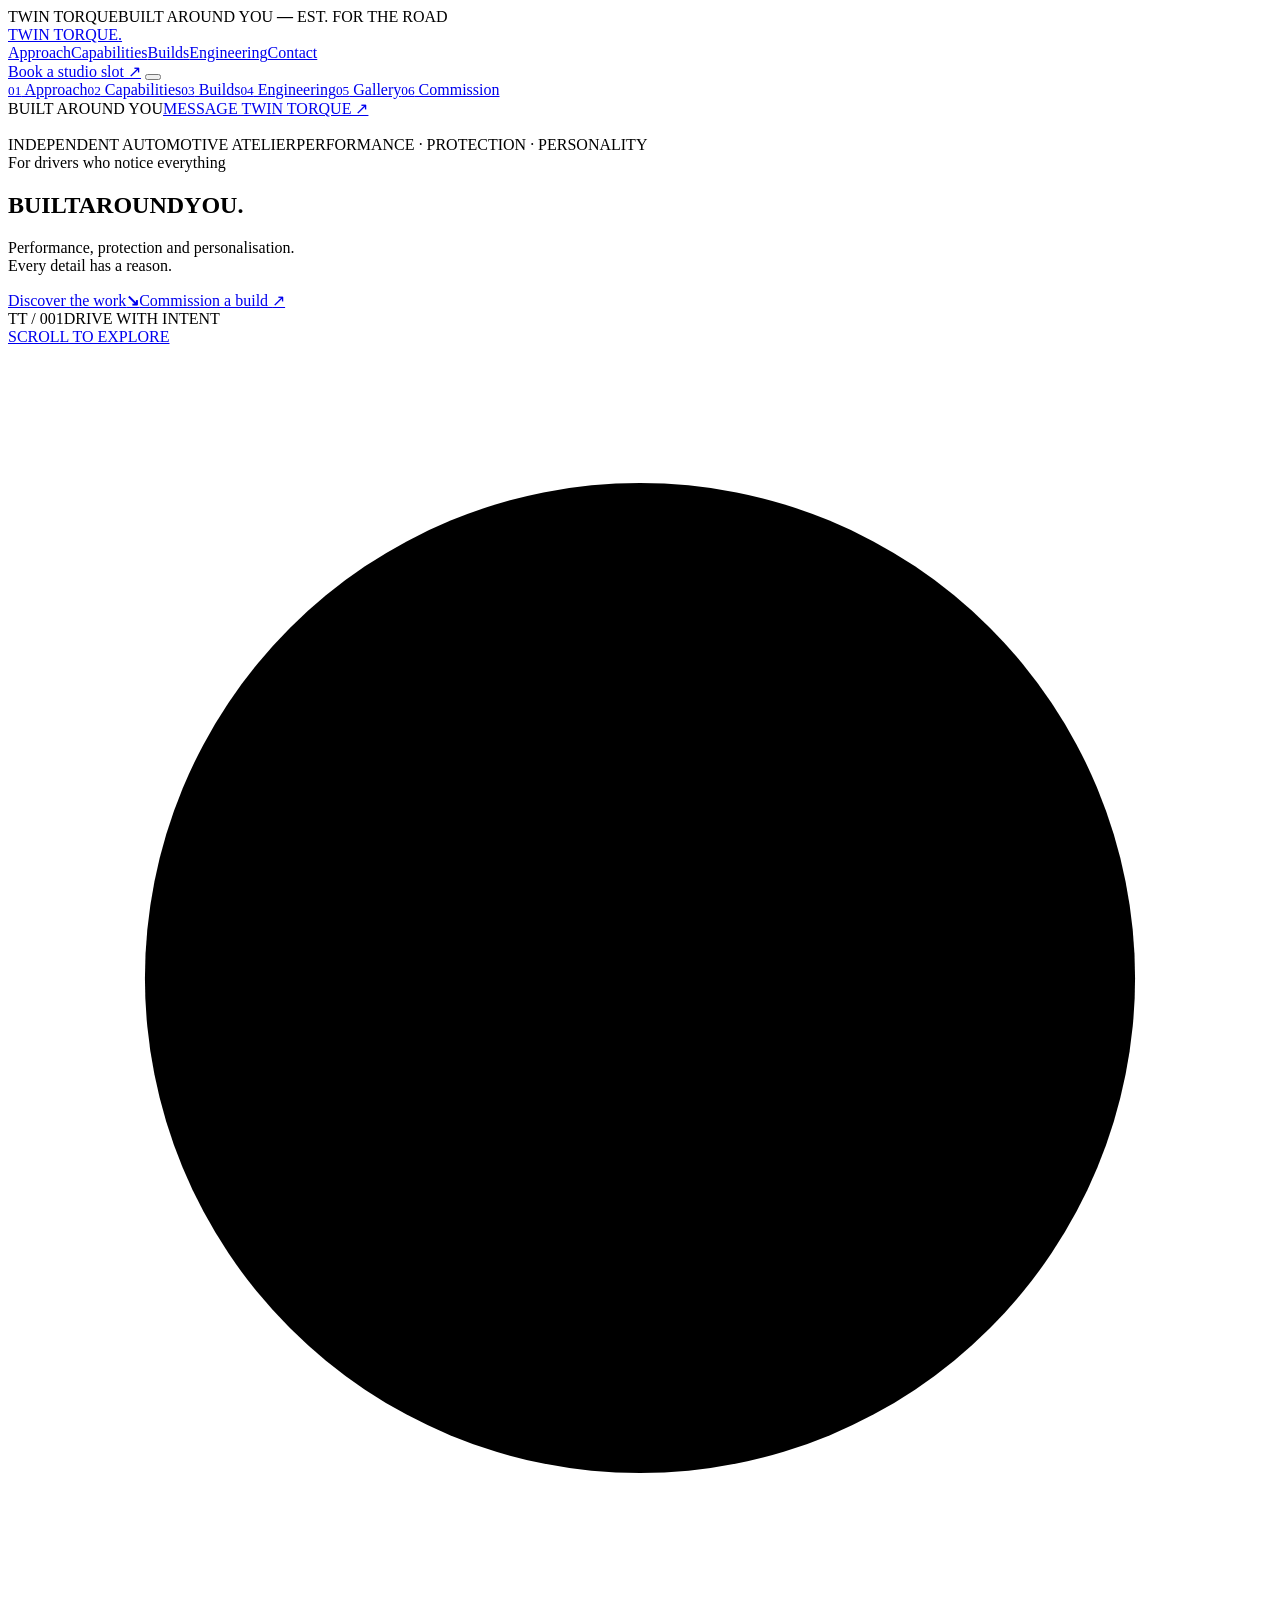
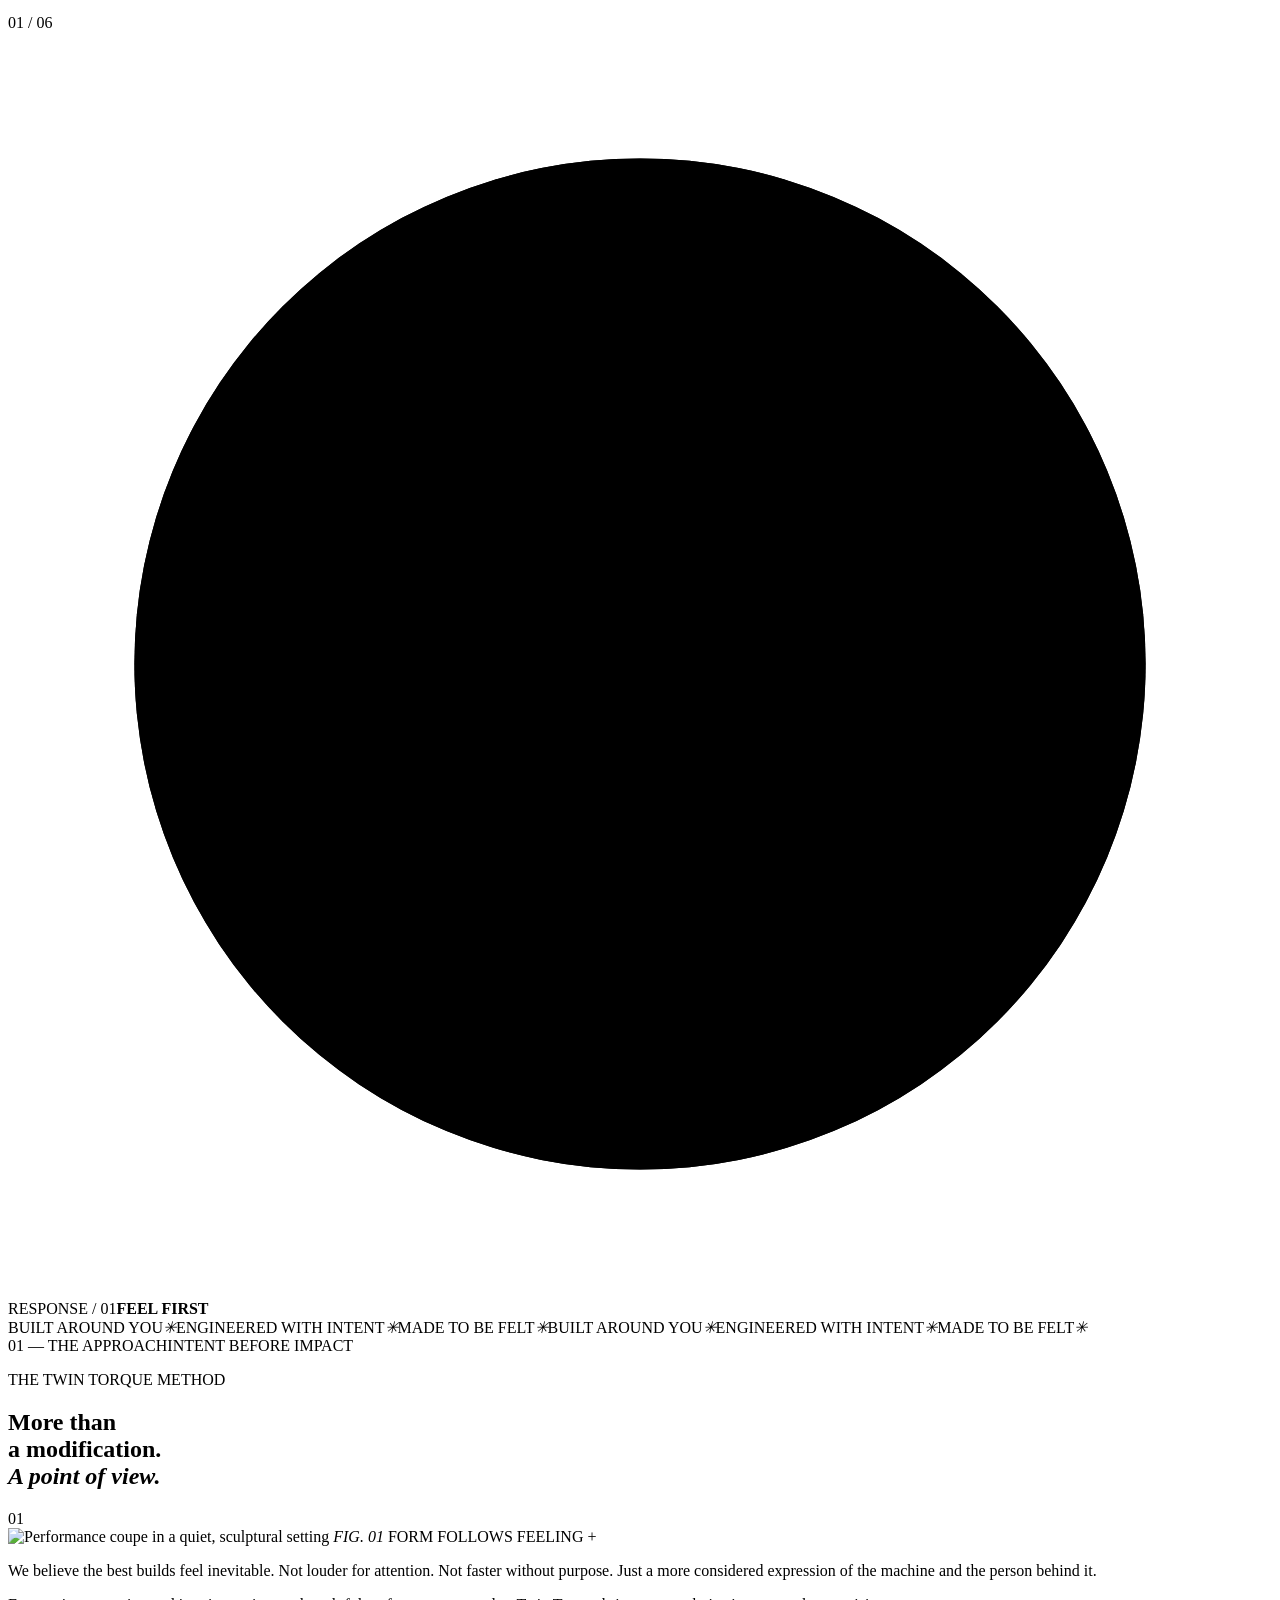
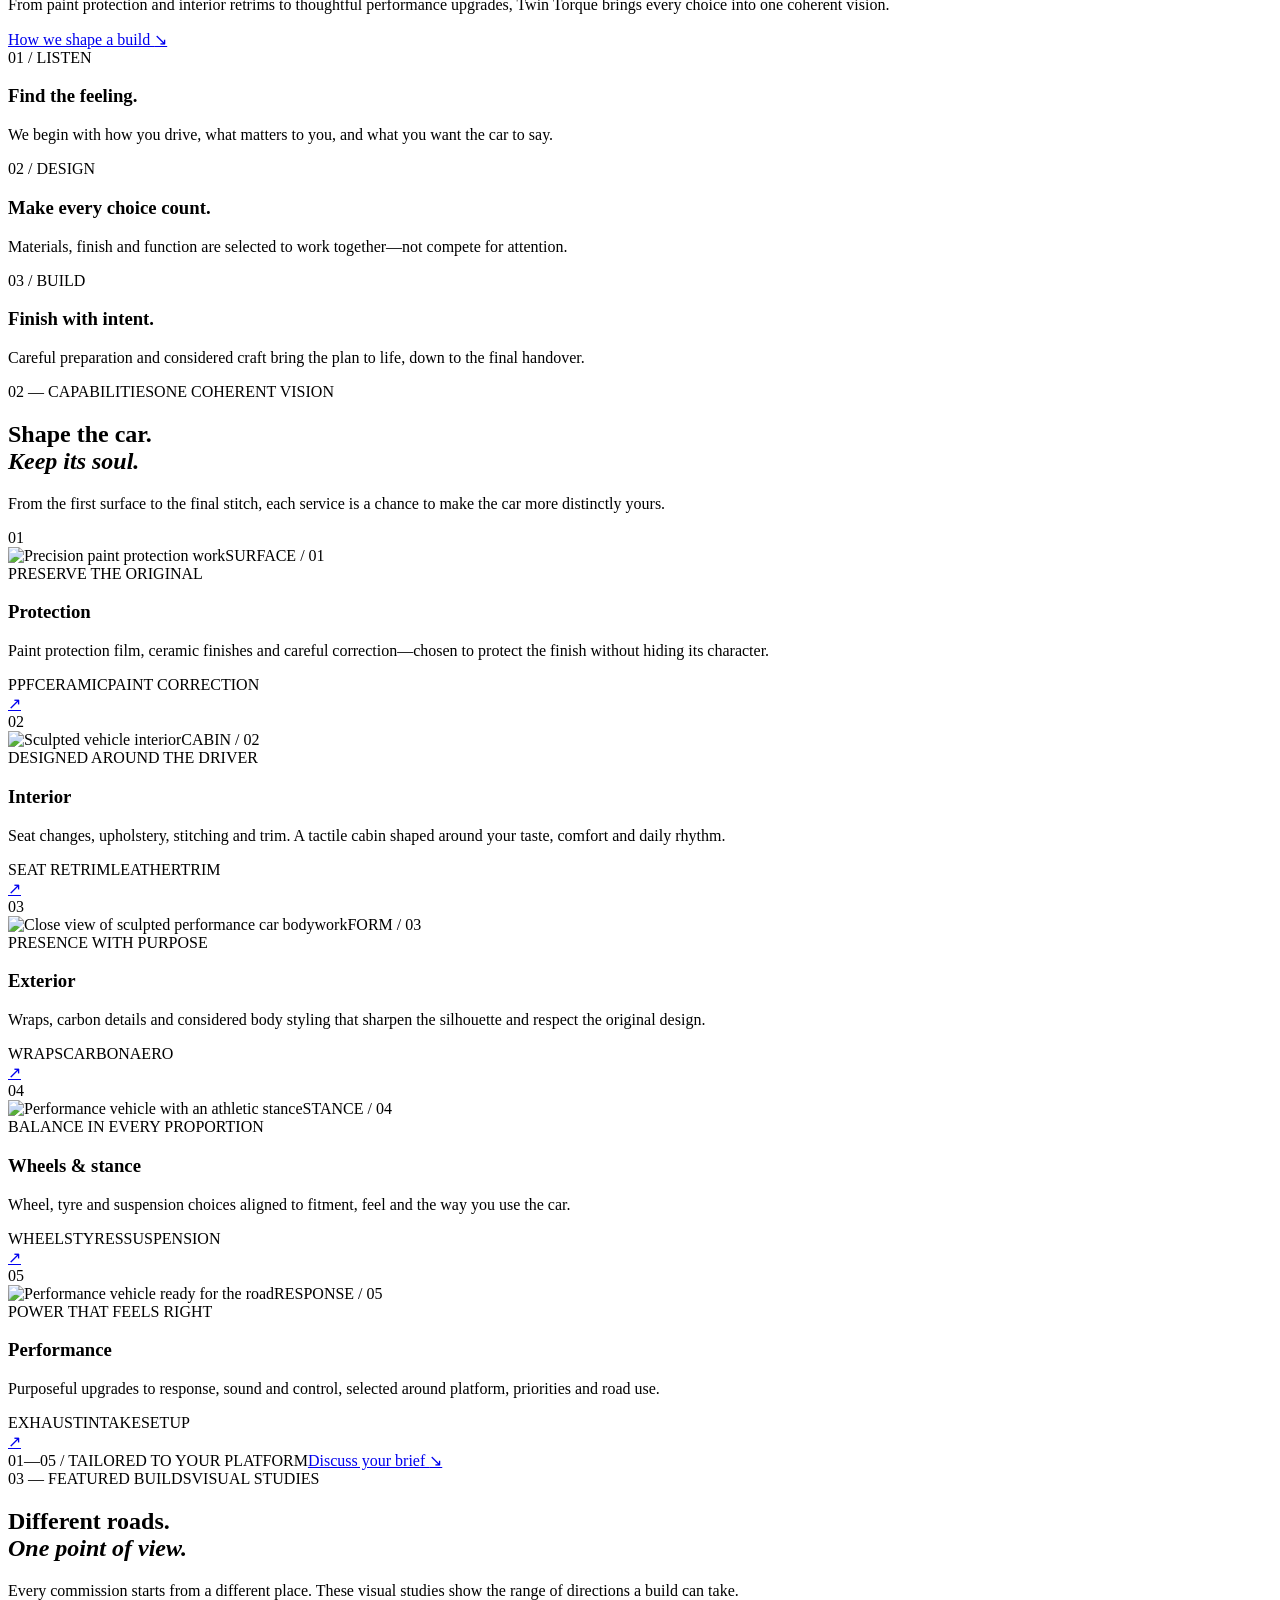
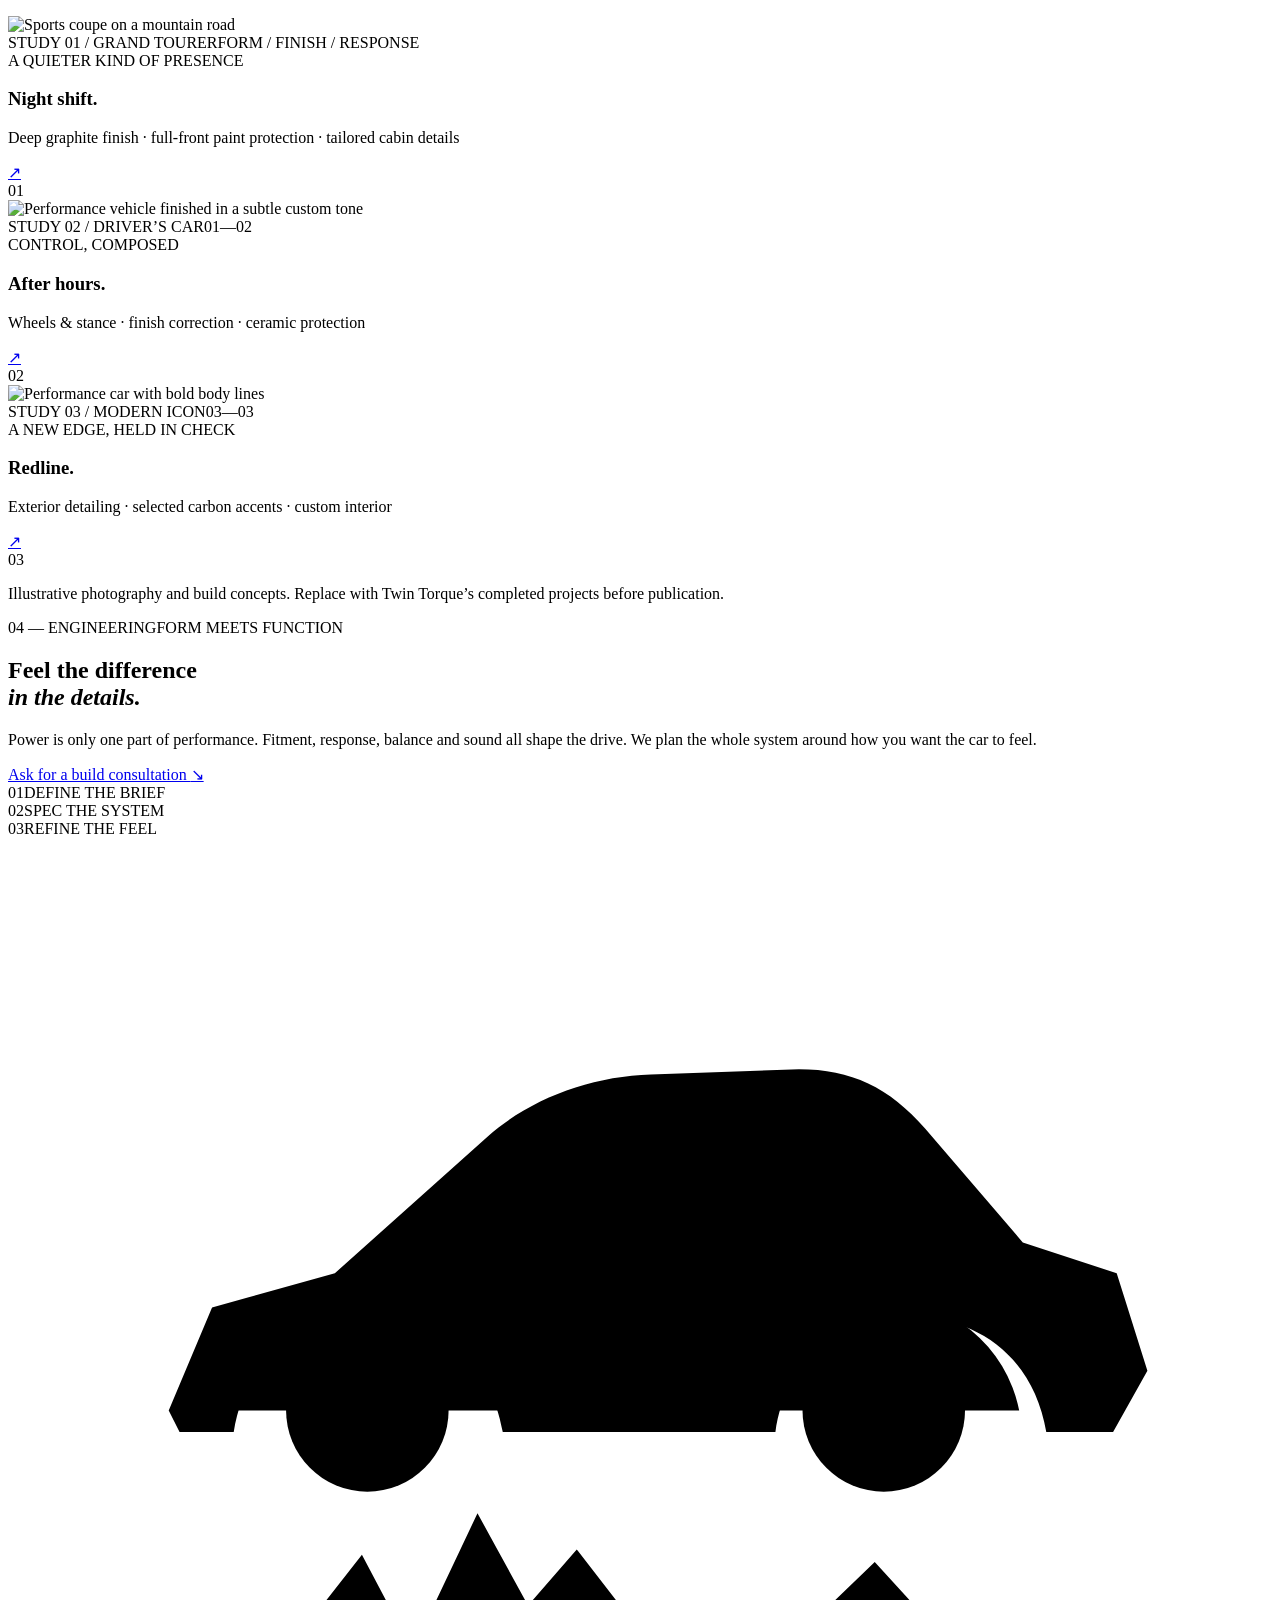
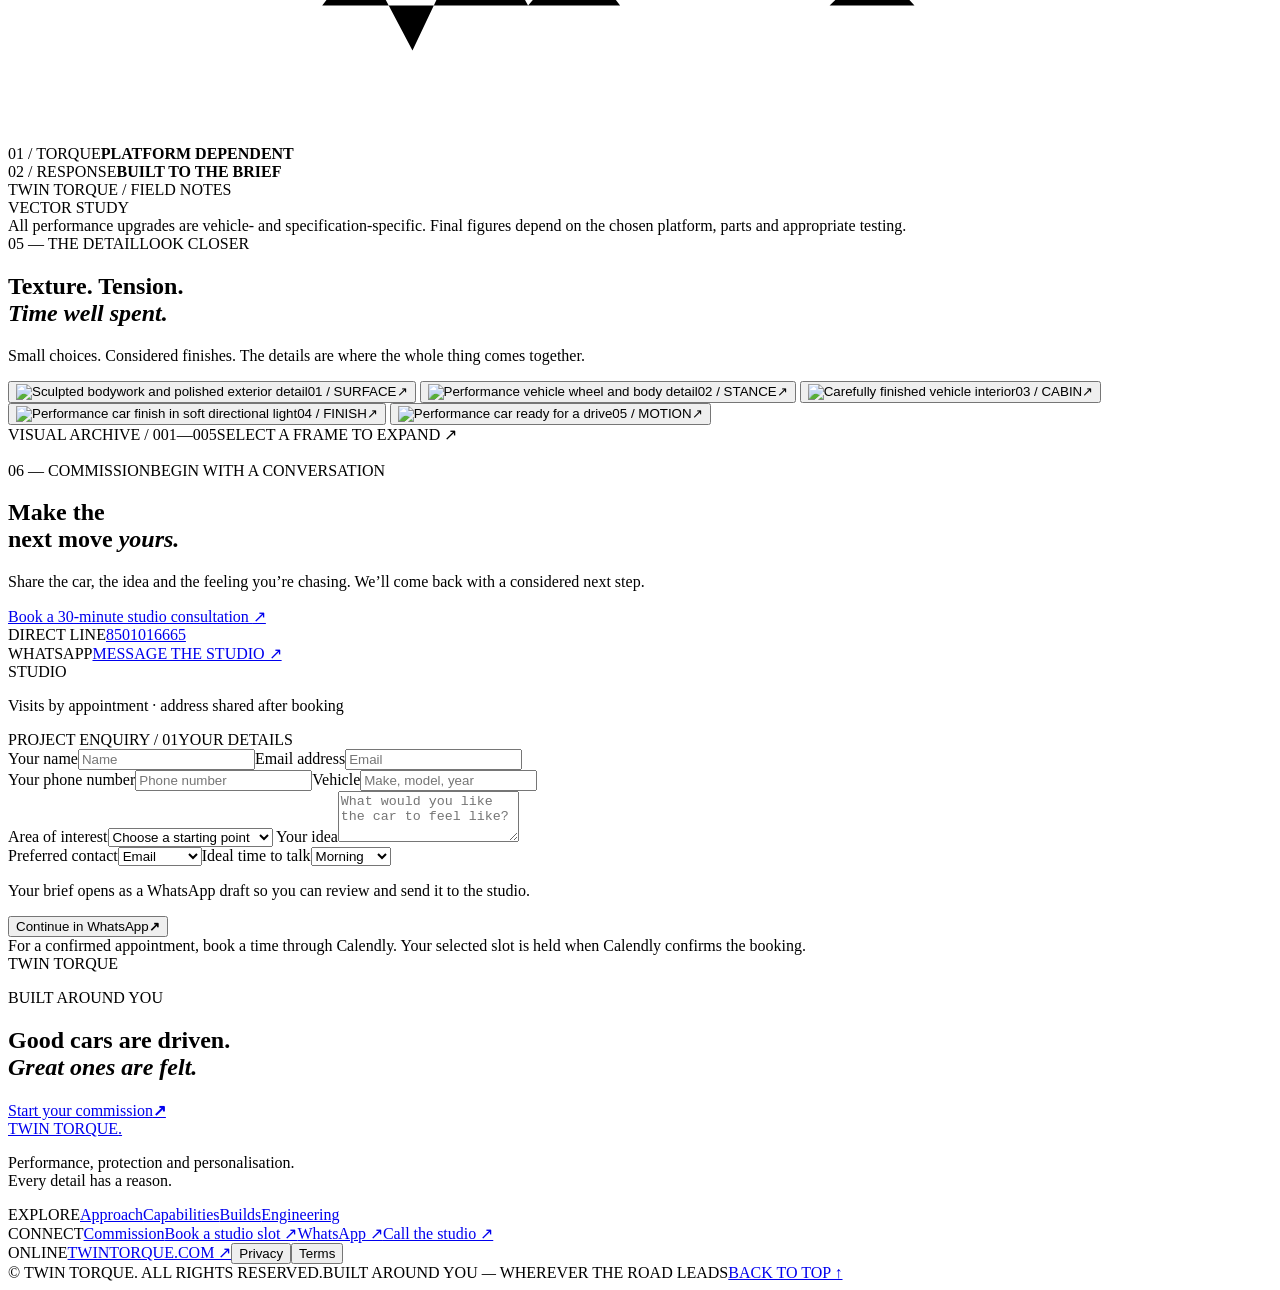
==== index.html @ 2b78e08c "Add Twin Torque website homepage" ====
<!doctype html>
<html lang="en">
<head>
  <meta charset="utf-8">
  <meta name="viewport" content="width=device-width, initial-scale=1">
  <meta name="theme-color" content="#0b0c0d">
  <meta name="description" content="Twin Torque is an automotive atelier for considered performance, protection and personalisation.">
  <link rel="canonical" href="https://twintorque.com/">
  <meta property="og:title" content="TWIN TORQUE — Built around you">
  <meta property="og:description" content="Performance, protection and personalisation. Every detail has a reason.">
  <meta property="og:url" content="https://twintorque.com/">
  <meta property="og:image" content="https://twintorque.com/assets/bentley-cover.png">
  <meta property="og:type" content="website">
  <title>TWIN TORQUE — Automotive Performance & Personalisation</title>
  <link rel="preconnect" href="https://fonts.googleapis.com">
  <link rel="preconnect" href="https://fonts.gstatic.com" crossorigin>
  <link href="https://fonts.googleapis.com/css2?family=DM+Mono:wght@400;500&family=Manrope:wght@400;500;600;700;800&display=swap" rel="stylesheet">
  <link rel="icon" type="image/svg+xml" href="favicon.svg">
  <link rel="stylesheet" href="styles.css">
  <script src="script.js" defer></script>
</head>
<body>
  <div class="preloader" id="preloader" aria-hidden="true">
    <div class="preload-inner"><span class="preload-word">TWIN TORQUE</span><span class="preload-track"><i></i></span><span class="preload-meta">BUILT AROUND YOU <b>—</b> EST. FOR THE ROAD</span></div>
  </div>
  <div class="scroll-progress" aria-hidden="true"><span id="scrollProgress"></span></div>
  <div class="cursor" id="cursor" aria-hidden="true"><span></span><b class="cursor-label" id="cursorLabel"></b></div>
  <header class="site-header" id="siteHeader">
    <a class="wordmark" href="#home" aria-label="Twin Torque home">TWIN TORQUE<span class="wordmark-dot">.</span></a>
    <nav class="desktop-nav" aria-label="Main navigation">
      <a href="#about">Approach</a><a href="#services">Capabilities</a><a href="#builds">Builds</a><a href="#engineering">Engineering</a><a href="#contact">Contact</a>
    </nav>
    <a class="header-cta" href="https://calendly.com/abhibhanoor/30min" target="_blank" rel="noopener noreferrer">Book a studio slot <span>↗</span></a>
    <button class="menu-button" id="menuButton" aria-label="Open navigation" aria-expanded="false"><span></span><span></span></button>
  </header>
  <div class="menu-overlay" id="menuOverlay" aria-hidden="true">
    <nav aria-label="Mobile navigation"><a href="#about"><small>01</small> Approach</a><a href="#services"><small>02</small> Capabilities</a><a href="#builds"><small>03</small> Builds</a><a href="#engineering"><small>04</small> Engineering</a><a href="#gallery"><small>05</small> Gallery</a><a href="#contact"><small>06</small> Commission</a></nav>
    <div class="menu-foot"><span>BUILT AROUND YOU</span><a href="https://wa.me/918501016665" target="_blank" rel="noopener noreferrer">MESSAGE TWIN TORQUE ↗</a></div>
  </div>
  <main id="home">
    <section class="hero" aria-label="Twin Torque introduction">
      <div class="hero-image media-parallax"><img src="assets/bentley-cover.png" alt="" fetchpriority="high"></div>
      <div class="hero-shade"></div>
      <div class="hero-grain"></div>
      <div class="hero-topline"><span>INDEPENDENT AUTOMOTIVE ATELIER</span><span>PERFORMANCE <i>·</i> PROTECTION <i>·</i> PERSONALITY</span></div>
      <div class="hero-copy">
        <div class="hero-kicker reveal-up"><span class="signal"></span> For drivers who notice everything</div>
        <h1 class="hero-title"><span class="title-line"><span>BUILT</span></span><span class="title-line title-line-offset"><span>AROUND</span></span><span class="title-line title-line-accent"><span>YOU<span class="title-period">.</span></span></span></h1>
        <div class="hero-bottom reveal-up">
          <p>Performance, protection and personalisation.<br>Every detail has a reason.</p>
          <div class="hero-actions"><a class="button button-light magnetic" href="#builds"><span>Discover the work</span><b>↘</b></a><a class="text-action" href="#contact">Commission a build <span>↗</span></a></div>
        </div>
      </div>
      <div class="hero-rail"><span>TT / 001</span><span class="rail-line"></span><span>DRIVE WITH INTENT</span></div>
      <a class="scroll-cue" href="#about"><span class="scroll-wheel"></span><span>SCROLL TO EXPLORE</span></a>
      <div class="hero-corner" aria-hidden="true"><svg viewBox="0 0 120 120"><circle cx="60" cy="60" r="47"/><circle cx="60" cy="60" r="33"/><path d="M60 0v22M60 98v22M0 60h22M98 60h22"/></svg><span>01 / 06</span></div>
      <div class="hero-dial" aria-hidden="true"><svg viewBox="0 0 160 160"><circle class="dial-base" cx="80" cy="80" r="64"/><circle class="dial-progress" cx="80" cy="80" r="64"/><path class="dial-ticks" d="M80 7v10M132 28l-7 8M153 80h-10M132 132l-8-8M80 153v-10M28 132l8-8M7 80h10M28 28l8 8"/><path class="dial-needle" d="M80 80 115 48"/><circle class="dial-hub" cx="80" cy="80" r="4"/></svg><div class="dial-copy"><span>RESPONSE / 01</span><b>FEEL FIRST</b></div></div>
    </section>
    <div class="ticker" aria-label="Twin Torque philosophy"><div class="ticker-track"><span>BUILT AROUND YOU</span><i>✳</i><span>ENGINEERED WITH INTENT</span><i>✳</i><span>MADE TO BE FELT</span><i>✳</i><span>BUILT AROUND YOU</span><i>✳</i><span>ENGINEERED WITH INTENT</span><i>✳</i><span>MADE TO BE FELT</span><i>✳</i></div></div>
    <section class="about section-pad" id="about">
      <div class="section-index" data-reveal><span>01 — THE APPROACH</span><span class="index-rule"></span><span>INTENT BEFORE IMPACT</span></div>
      <div class="about-grid shell">
        <div class="about-title" data-reveal><p class="eyebrow">THE TWIN TORQUE METHOD</p><h2>More than<br>a modification.<br><em>A point of view.</em></h2><span class="big-index">01</span></div>
        <div class="about-visual image-reveal" data-reveal>
          <img class="media-parallax" src="https://images.unsplash.com/photo-1542362567-b07e54358753?auto=format&fit=crop&w=1500&q=88" alt="Performance coupe in a quiet, sculptural setting" loading="lazy">
          <span class="image-label"><i>FIG. 01</i> FORM FOLLOWS FEELING</span>
          <span class="visual-cross" aria-hidden="true">+</span>
        </div>
        <div class="about-copy" data-reveal><p>We believe the best builds feel inevitable. Not louder for attention. Not faster without purpose. Just a more considered expression of the machine and the person behind it.</p><p>From paint protection and interior retrims to thoughtful performance upgrades, Twin Torque brings every choice into one coherent vision.</p><a class="line-link" href="#services">How we shape a build <span>↘</span></a></div>
      </div>
      <div class="approach-row shell">
        <article data-reveal><span class="approach-num">01 / LISTEN</span><h3>Find the feeling.</h3><p>We begin with how you drive, what matters to you, and what you want the car to say.</p></article>
        <article data-reveal><span class="approach-num">02 / DESIGN</span><h3>Make every choice count.</h3><p>Materials, finish and function are selected to work together—not compete for attention.</p></article>
        <article data-reveal><span class="approach-num">03 / BUILD</span><h3>Finish with intent.</h3><p>Careful preparation and considered craft bring the plan to life, down to the final handover.</p></article>
      </div>
    </section>
    <section class="services section-pad" id="services">
      <div class="services-head shell">
        <div class="section-index" data-reveal><span>02 — CAPABILITIES</span><span class="index-rule"></span><span>ONE COHERENT VISION</span></div>
        <div class="services-intro"><h2 data-reveal>Shape the car.<br><em>Keep its soul.</em></h2><p data-reveal>From the first surface to the final stitch, each service is a chance to make the car more distinctly yours.</p></div>
      </div>
      <div class="service-list shell">
        <article class="service-item" data-reveal data-service="Protection">
          <div class="service-number">01</div><div class="service-image"><img src="https://images.unsplash.com/photo-1607860108855-64acf2078ed9?auto=format&fit=crop&w=1000&q=85" alt="Precision paint protection work" loading="lazy"><span class="service-image-tag">SURFACE / 01</span></div>
          <div class="service-content"><span class="eyebrow">PRESERVE THE ORIGINAL</span><h3>Protection</h3><p>Paint protection film, ceramic finishes and careful correction—chosen to protect the finish without hiding its character.</p><div class="service-tags"><span>PPF</span><span>CERAMIC</span><span>PAINT CORRECTION</span></div></div><a class="service-arrow" href="#contact" aria-label="Enquire about protection">↗</a>
        </article>
        <article class="service-item" data-reveal data-service="Interior">
          <div class="service-number">02</div><div class="service-image"><img src="https://images.unsplash.com/photo-1507136566006-cfc505b114fc?auto=format&fit=crop&w=1000&q=85" alt="Sculpted vehicle interior" loading="lazy"><span class="service-image-tag">CABIN / 02</span></div>
          <div class="service-content"><span class="eyebrow">DESIGNED AROUND THE DRIVER</span><h3>Interior</h3><p>Seat changes, upholstery, stitching and trim. A tactile cabin shaped around your taste, comfort and daily rhythm.</p><div class="service-tags"><span>SEAT RETRIM</span><span>LEATHER</span><span>TRIM</span></div></div><a class="service-arrow" href="#contact" aria-label="Enquire about interior work">↗</a>
        </article>
        <article class="service-item" data-reveal data-service="Exterior">
          <div class="service-number">03</div><div class="service-image"><img src="https://images.unsplash.com/photo-1492144534655-ae79c964c9d7?auto=format&fit=crop&w=1000&q=85" alt="Close view of sculpted performance car bodywork" loading="lazy"><span class="service-image-tag">FORM / 03</span></div>
          <div class="service-content"><span class="eyebrow">PRESENCE WITH PURPOSE</span><h3>Exterior</h3><p>Wraps, carbon details and considered body styling that sharpen the silhouette and respect the original design.</p><div class="service-tags"><span>WRAPS</span><span>CARBON</span><span>AERO</span></div></div><a class="service-arrow" href="#contact" aria-label="Enquire about exterior work">↗</a>
        </article>
        <article class="service-item" data-reveal data-service="Wheels and stance">
          <div class="service-number">04</div><div class="service-image"><img src="https://images.unsplash.com/photo-1552519507-da3b142c6e3d?auto=format&fit=crop&w=1000&q=85" alt="Performance vehicle with an athletic stance" loading="lazy"><span class="service-image-tag">STANCE / 04</span></div>
          <div class="service-content"><span class="eyebrow">BALANCE IN EVERY PROPORTION</span><h3>Wheels & stance</h3><p>Wheel, tyre and suspension choices aligned to fitment, feel and the way you use the car.</p><div class="service-tags"><span>WHEELS</span><span>TYRES</span><span>SUSPENSION</span></div></div><a class="service-arrow" href="#contact" aria-label="Enquire about wheels and stance">↗</a>
        </article>
        <article class="service-item" data-reveal data-service="Performance">
          <div class="service-number">05</div><div class="service-image"><img src="https://images.unsplash.com/photo-1503736334956-4c8f8e92946d?auto=format&fit=crop&w=1000&q=85" alt="Performance vehicle ready for the road" loading="lazy"><span class="service-image-tag">RESPONSE / 05</span></div>
          <div class="service-content"><span class="eyebrow">POWER THAT FEELS RIGHT</span><h3>Performance</h3><p>Purposeful upgrades to response, sound and control, selected around platform, priorities and road use.</p><div class="service-tags"><span>EXHAUST</span><span>INTAKE</span><span>SETUP</span></div></div><a class="service-arrow" href="#contact" aria-label="Enquire about performance upgrades">↗</a>
        </article>
      </div>
      <div class="service-foot shell"><span>01—05 / TAILORED TO YOUR PLATFORM</span><a class="line-link" href="#contact">Discuss your brief <span>↘</span></a></div>
    </section>
    <section class="builds" id="builds">
      <div class="builds-heading shell"><div class="section-index" data-reveal><span>03 — FEATURED BUILDS</span><span class="index-rule"></span><span>VISUAL STUDIES</span></div><h2 data-reveal>Different roads.<br><em>One point of view.</em></h2><p data-reveal>Every commission starts from a different place. These visual studies show the range of directions a build can take.</p></div>
      <article class="build-card build-card-large" data-reveal data-tilt>
        <div class="build-image media-parallax"><img src="https://images.unsplash.com/photo-1503376780353-7e6692767b70?auto=format&fit=crop&w=2400&q=88" alt="Sports coupe on a mountain road" loading="lazy"></div><div class="build-overlay"></div>
        <div class="build-top"><span>STUDY 01 / GRAND TOURER</span><span>FORM / FINISH / RESPONSE</span></div>
        <div class="build-info"><div><span class="eyebrow">A QUIETER KIND OF PRESENCE</span><h3>Night shift.</h3><p>Deep graphite finish · full-front paint protection · tailored cabin details</p></div><a href="#contact" class="round-link" aria-label="Discuss a build like Night Shift">↗</a></div>
        <span class="build-watermark">01</span>
      </article>
      <div class="build-pair shell">
        <article class="build-card build-card-small" data-reveal data-tilt><div class="build-image media-parallax"><img src="https://images.unsplash.com/photo-1542362567-b07e54358753?auto=format&fit=crop&w=1400&q=87" alt="Performance vehicle finished in a subtle custom tone" loading="lazy"></div><div class="build-overlay"></div><div class="build-top"><span>STUDY 02 / DRIVER’S CAR</span><span>01—02</span></div><div class="build-info"><div><span class="eyebrow">CONTROL, COMPOSED</span><h3>After hours.</h3><p>Wheels & stance · finish correction · ceramic protection</p></div><a href="#contact" class="round-link" aria-label="Discuss a build like After Hours">↗</a></div><span class="build-watermark">02</span></article>
        <article class="build-card build-card-small build-card-offset" data-reveal data-tilt><div class="build-image media-parallax"><img src="https://images.unsplash.com/photo-1552519507-da3b142c6e3d?auto=format&fit=crop&w=1400&q=87" alt="Performance car with bold body lines" loading="lazy"></div><div class="build-overlay"></div><div class="build-top"><span>STUDY 03 / MODERN ICON</span><span>03—03</span></div><div class="build-info"><div><span class="eyebrow">A NEW EDGE, HELD IN CHECK</span><h3>Redline.</h3><p>Exterior detailing · selected carbon accents · custom interior</p></div><a href="#contact" class="round-link" aria-label="Discuss a build like Redline">↗</a></div><span class="build-watermark">03</span></article>
      </div>
      <p class="visual-note shell">Illustrative photography and build concepts. Replace with Twin Torque’s completed projects before publication.</p>
    </section>
    <section class="engineering section-pad" id="engineering">
      <div class="engineering-grid shell">
        <div class="engineering-copy"><div class="section-index" data-reveal><span>04 — ENGINEERING</span><span class="index-rule"></span><span>FORM MEETS FUNCTION</span></div><h2 data-reveal>Feel the difference<br><em>in the details.</em></h2><p data-reveal>Power is only one part of performance. Fitment, response, balance and sound all shape the drive. We plan the whole system around how you want the car to feel.</p><a class="line-link" href="#contact" data-reveal>Ask for a build consultation <span>↘</span></a>
          <div class="engineering-stats"><div data-reveal><span class="stat-value" data-counter="01">01</span><span class="stat-label">DEFINE THE BRIEF</span></div><div data-reveal><span class="stat-value" data-counter="02">02</span><span class="stat-label">SPEC THE SYSTEM</span></div><div data-reveal><span class="stat-value" data-counter="03">03</span><span class="stat-label">REFINE THE FEEL</span></div></div>
        </div>
        <div class="engineering-visual" data-reveal>
          <div class="blueprint-grid"></div>
          <svg class="blueprint" viewBox="0 0 700 500" role="img" aria-label="Technical outline illustration of a performance vehicle"><defs><linearGradient id="lineFade" x1="0" x2="1"><stop stop-color="#c9fb3a" stop-opacity=".1"/><stop offset=".48" stop-color="#c9fb3a" stop-opacity=".9"/><stop offset="1" stop-color="#c9fb3a" stop-opacity=".12"/></linearGradient></defs><path class="blueprint-car" d="M89 317l24-57 68-19 85-76c24-21 57-33 90-34l82-3c29 0 50 10 70 33l54 63 52 17 17 54-19 34h-37c-7-41-37-64-77-64s-67 24-73 64H274c-7-40-36-64-75-64s-68 25-74 64H95z"/><path class="blueprint-detail" d="M215 245l64-58c21-19 48-29 78-30l65-2c22 0 37 7 54 26l52 60M298 181l-10 63m158-67 15 67m-330 27h74m241 0h100M123 317a77 77 0 0 1 152 0m134 0a77 77 0 0 1 151 0"/><circle class="blueprint-wheel" cx="199" cy="317" r="45"/><circle class="blueprint-wheel" cx="485" cy="317" r="45"/><path class="measure" d="M120 387h431m-431-8v16m431-16v16M99 130h190m-190-8v16m190-16v16"/><path class="pulse-line" d="M75 425h99l22-28 28 53 36-76 28 51 27-31 24 31h116l25-24 22 24h91"/></svg>
          <div class="blueprint-label label-a"><span>01 / TORQUE</span><b>PLATFORM DEPENDENT</b></div><div class="blueprint-label label-b"><span>02 / RESPONSE</span><b>BUILT TO THE BRIEF</b></div><div class="blueprint-coordinates">TWIN TORQUE / FIELD NOTES<br>VECTOR STUDY</div><span class="scan-line"></span>
        </div>
      </div>
      <div class="engineering-disclaimer shell">All performance upgrades are vehicle- and specification-specific. Final figures depend on the chosen platform, parts and appropriate testing.</div>
    </section>
    <section class="gallery section-pad" id="gallery">
      <div class="gallery-head shell"><div><div class="section-index" data-reveal><span>05 — THE DETAIL</span><span class="index-rule"></span><span>LOOK CLOSER</span></div><h2 data-reveal>Texture. Tension.<br><em>Time well spent.</em></h2></div><p data-reveal>Small choices. Considered finishes. The details are where the whole thing comes together.</p></div>
      <div class="gallery-grid shell">
        <button class="gallery-tile tile-tall" data-cursor="VIEW" data-lightbox="0" aria-label="View vehicle surface detail"><img src="https://images.unsplash.com/photo-1492144534655-ae79c964c9d7?auto=format&fit=crop&w=1200&q=87" alt="Sculpted bodywork and polished exterior detail" loading="lazy"><span class="tile-index">01 / SURFACE</span><span class="tile-open">↗</span></button>
        <button class="gallery-tile" data-cursor="VIEW" data-lightbox="1" aria-label="View custom wheel detail"><img src="https://images.unsplash.com/photo-1552519507-da3b142c6e3d?auto=format&fit=crop&w=1100&q=87" alt="Performance vehicle wheel and body detail" loading="lazy"><span class="tile-index">02 / STANCE</span><span class="tile-open">↗</span></button>
        <button class="gallery-tile" data-cursor="VIEW" data-lightbox="2" aria-label="View interior detail"><img src="https://images.unsplash.com/photo-1507136566006-cfc505b114fc?auto=format&fit=crop&w=1100&q=87" alt="Carefully finished vehicle interior" loading="lazy"><span class="tile-index">03 / CABIN</span><span class="tile-open">↗</span></button>
        <button class="gallery-tile" data-cursor="VIEW" data-lightbox="3" aria-label="View vehicle finish detail"><img src="https://images.unsplash.com/photo-1542362567-b07e54358753?auto=format&fit=crop&w=1100&q=87" alt="Performance car finish in soft directional light" loading="lazy"><span class="tile-index">04 / FINISH</span><span class="tile-open">↗</span></button>
        <button class="gallery-tile" data-cursor="VIEW" data-lightbox="4" aria-label="View performance car detail"><img src="https://images.unsplash.com/photo-1503736334956-4c8f8e92946d?auto=format&fit=crop&w=1100&q=87" alt="Performance car ready for a drive" loading="lazy"><span class="tile-index">05 / MOTION</span><span class="tile-open">↗</span></button>
      </div>
      <div class="gallery-bottom shell"><span>VISUAL ARCHIVE / 001—005</span><span>SELECT A FRAME TO EXPAND ↗</span></div>
    </section>
    <section class="commission section-pad" id="contact">
      <div class="commission-backdrop"><img class="media-parallax" src="https://images.unsplash.com/photo-1503376780353-7e6692767b70?auto=format&fit=crop&w=2200&q=85" alt="" loading="lazy"></div><div class="commission-shade"></div>
      <div class="commission-layout shell">
        <div class="commission-copy"><div class="section-index" data-reveal><span>06 — COMMISSION</span><span class="index-rule"></span><span>BEGIN WITH A CONVERSATION</span></div><h2 data-reveal>Make the<br>next move <em>yours.</em></h2><p data-reveal>Share the car, the idea and the feeling you’re chasing. We’ll come back with a considered next step.</p>
          <a class="line-link booking-link" href="https://calendly.com/abhibhanoor/30min" target="_blank" rel="noopener noreferrer" data-reveal>Book a 30-minute studio consultation <span>↗</span></a>
          <div class="contact-details" data-reveal><div><span>DIRECT LINE</span><a href="tel:8501016665">8501016665</a></div><div><span>WHATSAPP</span><a href="https://wa.me/918501016665" target="_blank" rel="noopener noreferrer">MESSAGE THE STUDIO ↗</a></div><div><span>STUDIO</span><p>Visits by appointment · address shared after booking</p></div></div>
        </div>
        <div class="form-wrap" data-reveal><form id="commissionForm" class="commission-form">
          <div class="form-heading"><span>PROJECT ENQUIRY / 01</span><span>YOUR DETAILS</span></div>
          <div class="form-row"><label>Your name<input name="name" autocomplete="name" required placeholder="Name"></label><label>Email address<input name="email" type="email" autocomplete="email" required placeholder="Email"></label></div>
          <div class="form-row"><label>Your phone number<input name="phone" type="tel" autocomplete="tel" required placeholder="Phone number"></label><label>Vehicle<input name="vehicle" required placeholder="Make, model, year"></label></div><label class="form-full">Area of interest<select name="service" required><option value="">Choose a starting point</option><option>Paint protection film</option><option>Interior / seat changes</option><option>Wrap / exterior styling</option><option>Wheels & stance</option><option>Performance upgrades</option><option>Full custom commission</option><option>Not sure yet</option></select></label>
          <label class="form-full">Your idea<textarea name="message" rows="3" placeholder="What would you like the car to feel like?"></textarea></label>
          <div class="form-row form-meta"><label>Preferred contact<select name="contact"><option>Email</option><option>Phone</option><option>WhatsApp</option></select></label><label>Ideal time to talk<select name="time"><option>Morning</option><option>Afternoon</option><option>Evening</option></select></label></div>
          <div class="form-end"><p>Your brief opens as a WhatsApp draft so you can review and send it to the studio.</p><button class="button button-accent magnetic" type="submit"><span>Continue in WhatsApp</span><b>↗</b></button></div>
          <div class="form-status" id="formStatus" role="status" aria-live="polite"></div>
          <div class="form-note">For a confirmed appointment, book a time through Calendly. Your selected slot is held when Calendly confirms the booking.</div>
        </form></div>
      </div>
    </section>
    <section class="final-word"><div class="final-word-back" aria-hidden="true">TWIN TORQUE</div><p class="eyebrow">BUILT AROUND YOU</p><h2>Good cars are driven.<br><em>Great ones are felt.</em></h2><a class="button button-light magnetic" href="#contact"><span>Start your commission</span><b>↗</b></a></section>
  </main>
  <footer class="site-footer">
    <div class="footer-main shell"><div class="footer-brand"><a class="wordmark" href="#home">TWIN TORQUE<span class="wordmark-dot">.</span></a><p>Performance, protection and personalisation.<br>Every detail has a reason.</p></div>
      <div class="footer-column"><span class="footer-label">EXPLORE</span><a href="#about">Approach</a><a href="#services">Capabilities</a><a href="#builds">Builds</a><a href="#engineering">Engineering</a></div>
      <div class="footer-column"><span class="footer-label">CONNECT</span><a href="#contact">Commission</a><a href="https://calendly.com/abhibhanoor/30min" target="_blank" rel="noopener noreferrer">Book a studio slot ↗</a><a href="https://wa.me/918501016665" target="_blank" rel="noopener noreferrer">WhatsApp ↗</a><a href="tel:8501016665">Call the studio ↗</a></div>
      <div class="footer-column footer-domain"><span class="footer-label">ONLINE</span><a href="https://twintorque.com">TWINTORQUE.COM ↗</a><button class="legal-trigger" data-legal="Privacy">Privacy</button><button class="legal-trigger" data-legal="Terms">Terms</button></div>
    </div>
    <div class="footer-bottom shell"><span>© <span id="year"></span> TWIN TORQUE. ALL RIGHTS RESERVED.</span><span>BUILT AROUND YOU <i>—</i> WHEREVER THE ROAD LEADS</span><a href="#home">BACK TO TOP ↑</a></div>
  </footer>
  <dialog class="lightbox" id="lightbox"><button class="lightbox-close" id="lightboxClose" aria-label="Close image viewer">×</button><button class="lightbox-nav lightbox-prev" id="lightboxPrev" aria-label="Previous image">←</button><figure><img id="lightboxImage" src="" alt=""><figcaption id="lightboxCaption"></figcaption></figure><button class="lightbox-nav lightbox-next" id="lightboxNext" aria-label="Next image">→</button><span class="lightbox-count" id="lightboxCount"></span></dialog>
  <dialog class="legal-dialog" id="legalDialog"><button class="legal-close" id="legalClose" aria-label="Close">×</button><span class="eyebrow">TWIN TORQUE / INFORMATION</span><h2 id="legalTitle">Privacy</h2><p>This website preview uses a demonstration enquiry form and does not transmit or store personal information. Add your company’s approved privacy and terms content before publication.</p><button class="button button-accent" id="legalOkay"><span>Understood</span><b>↗</b></button></dialog>
</body>
</html>
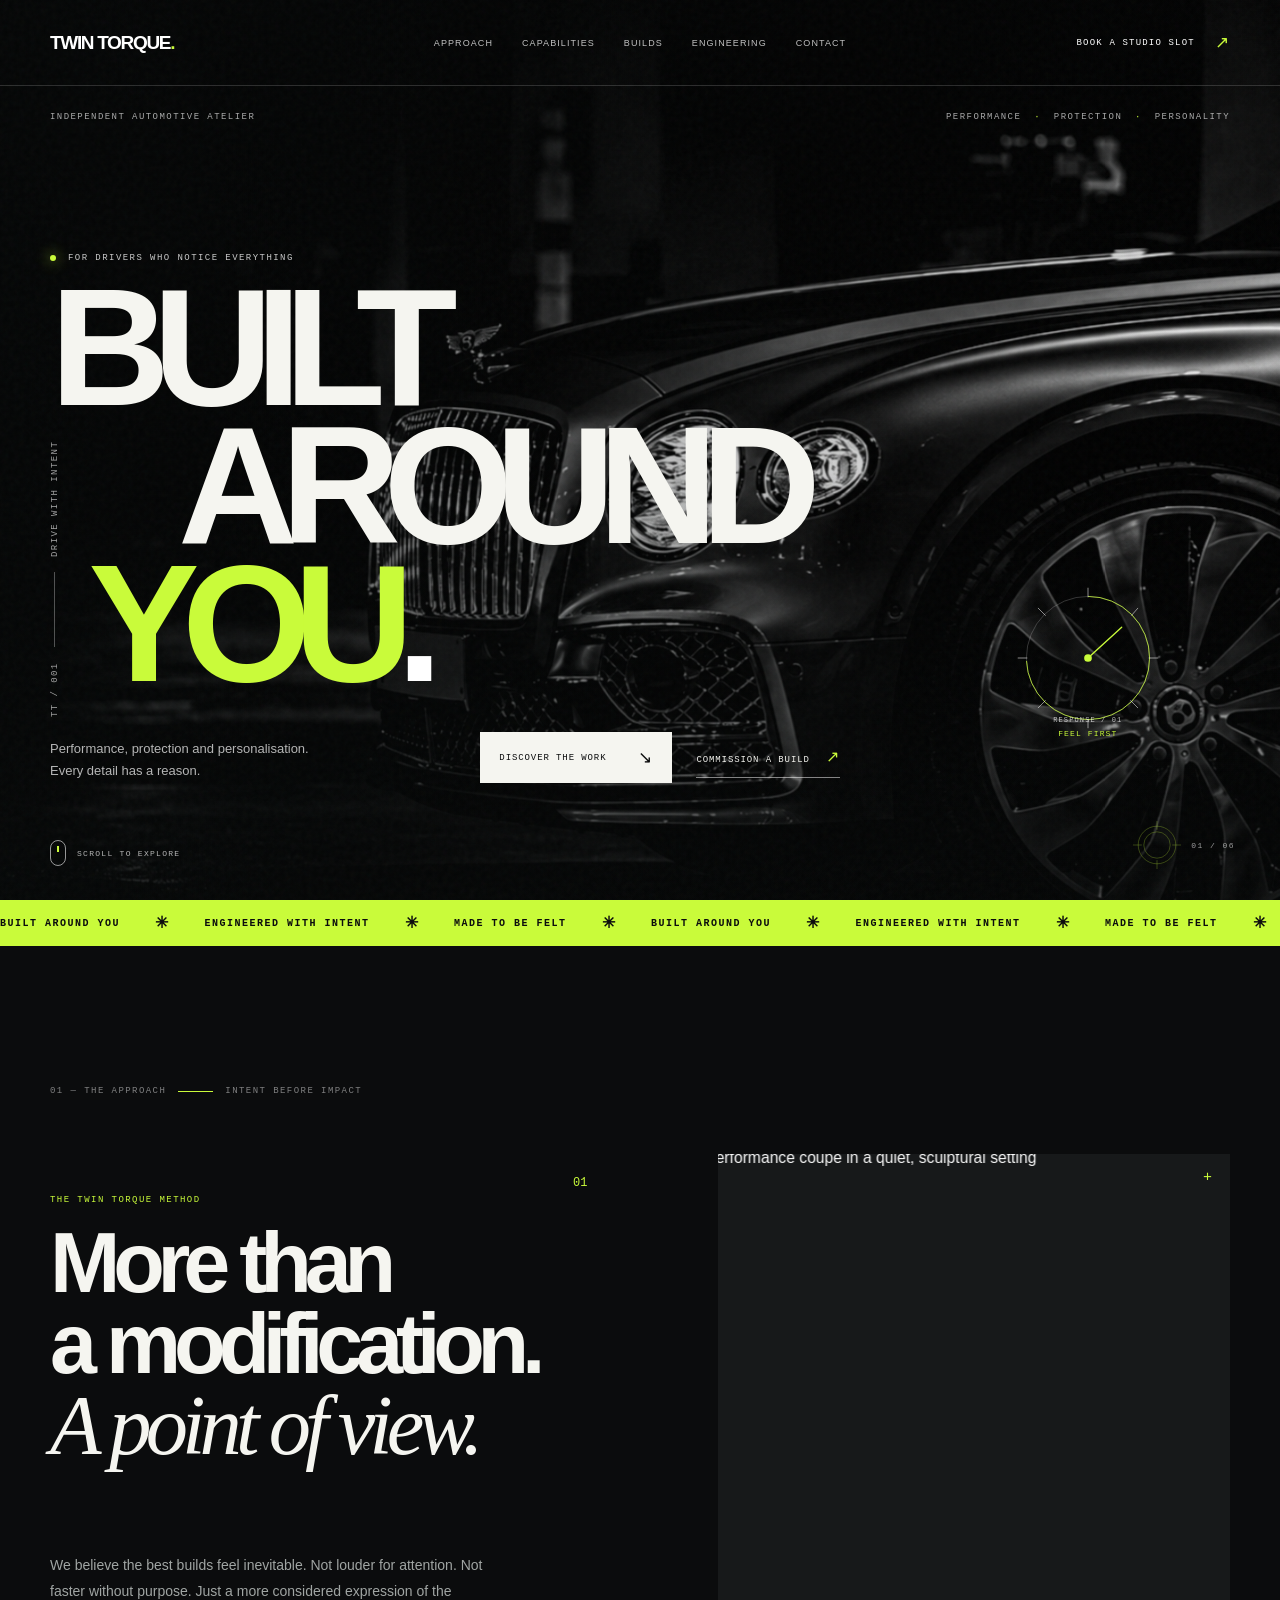
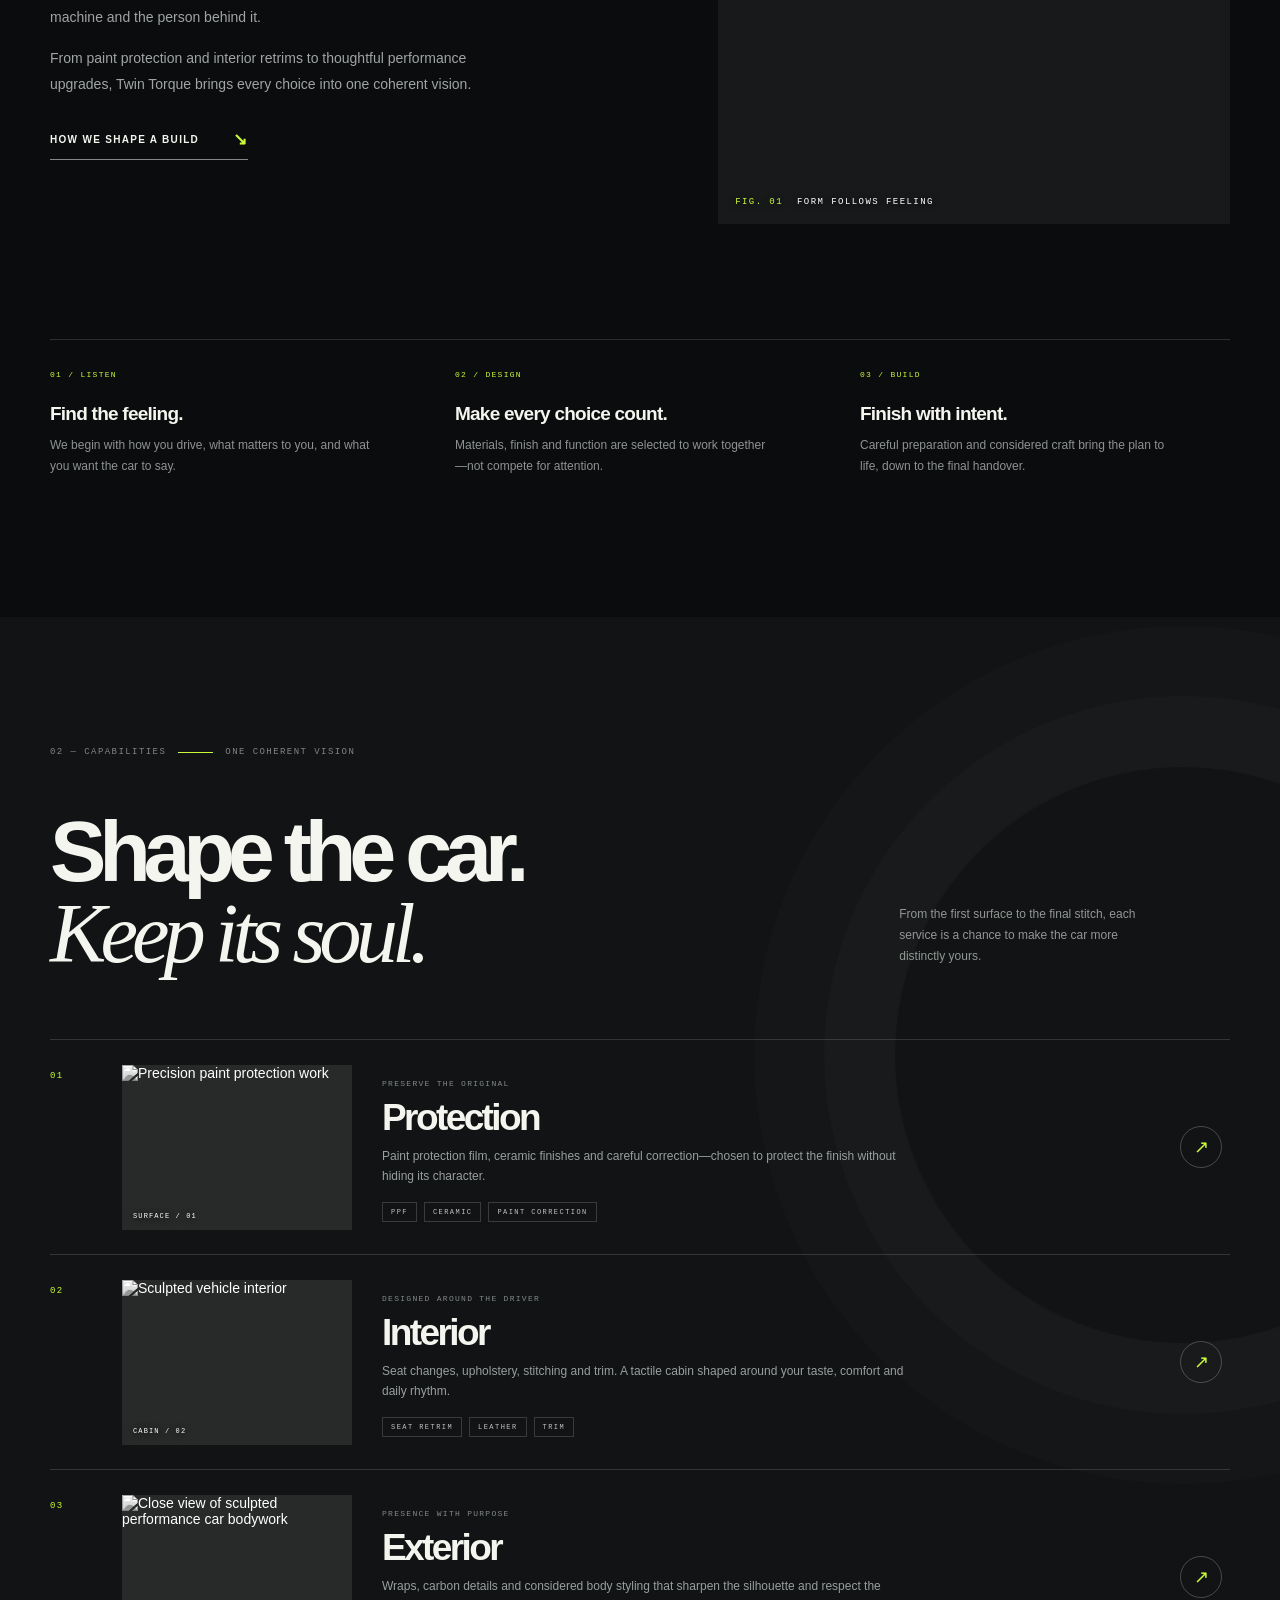
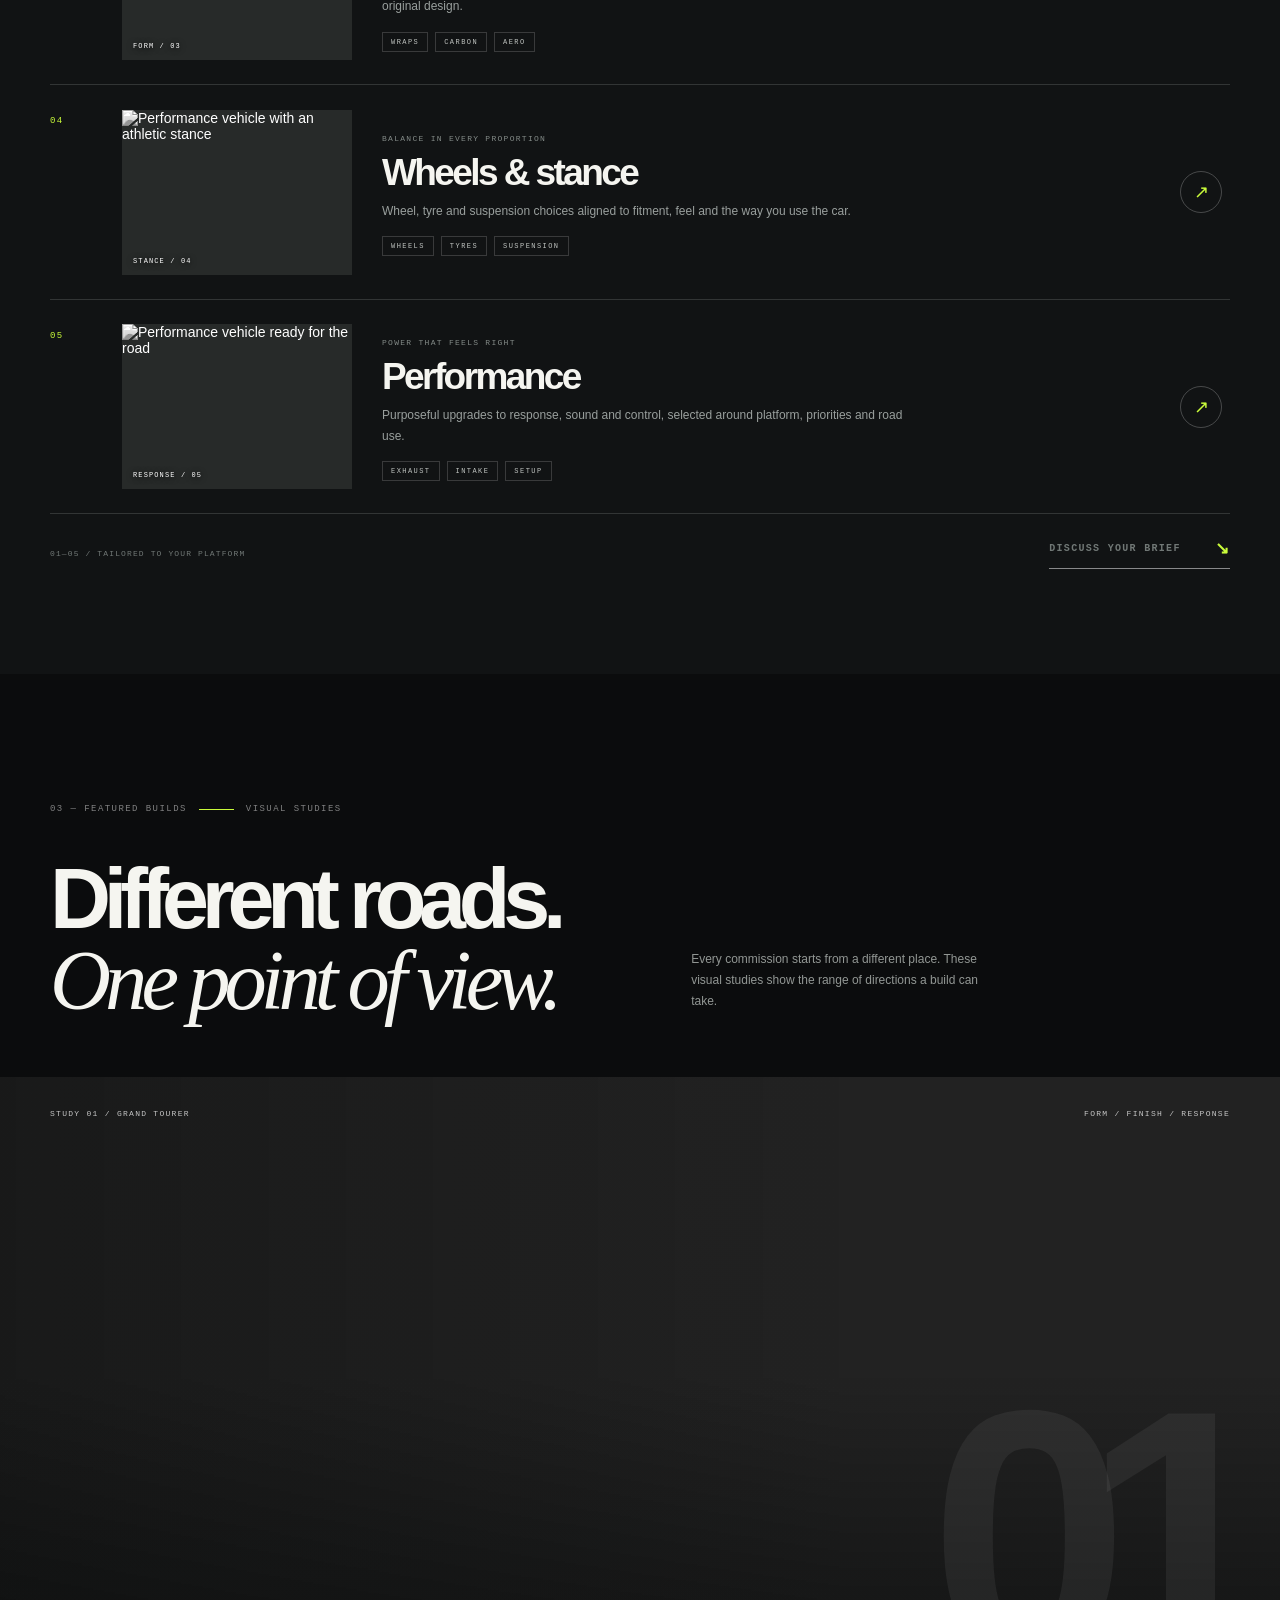
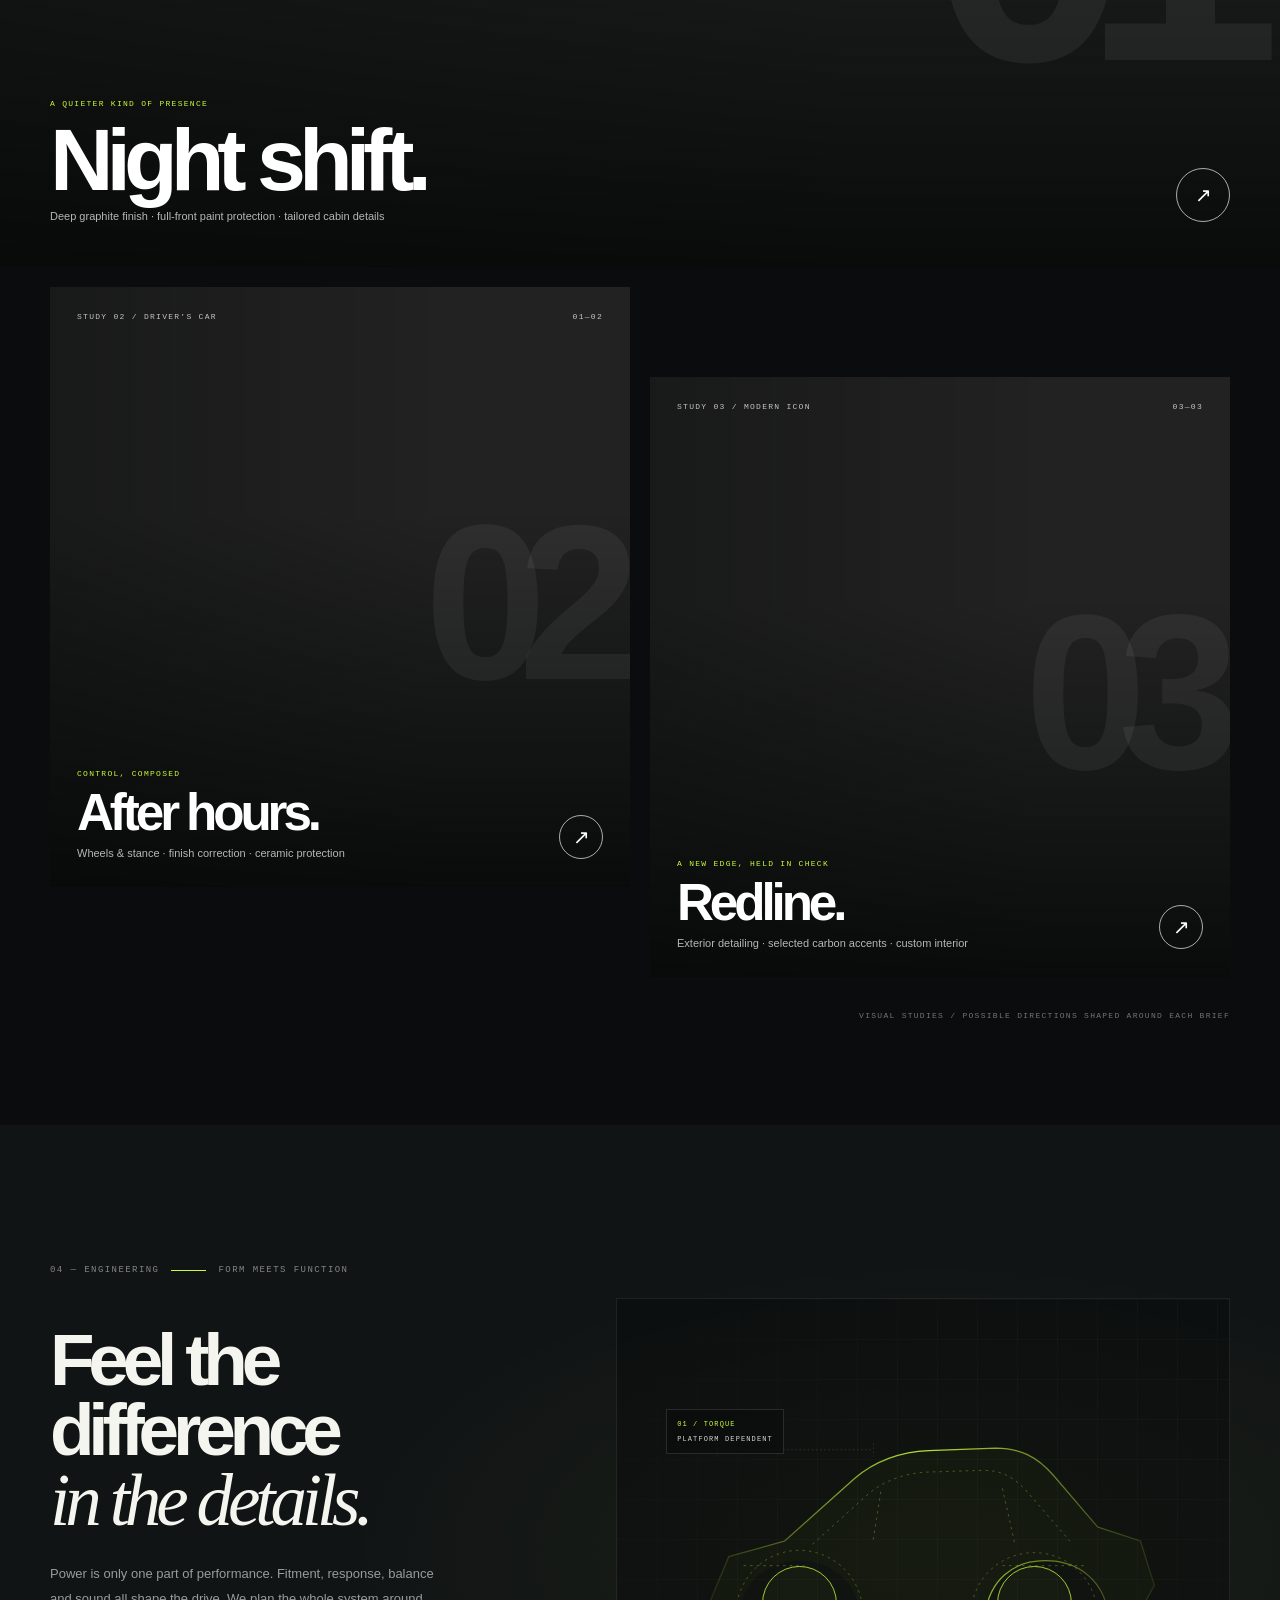
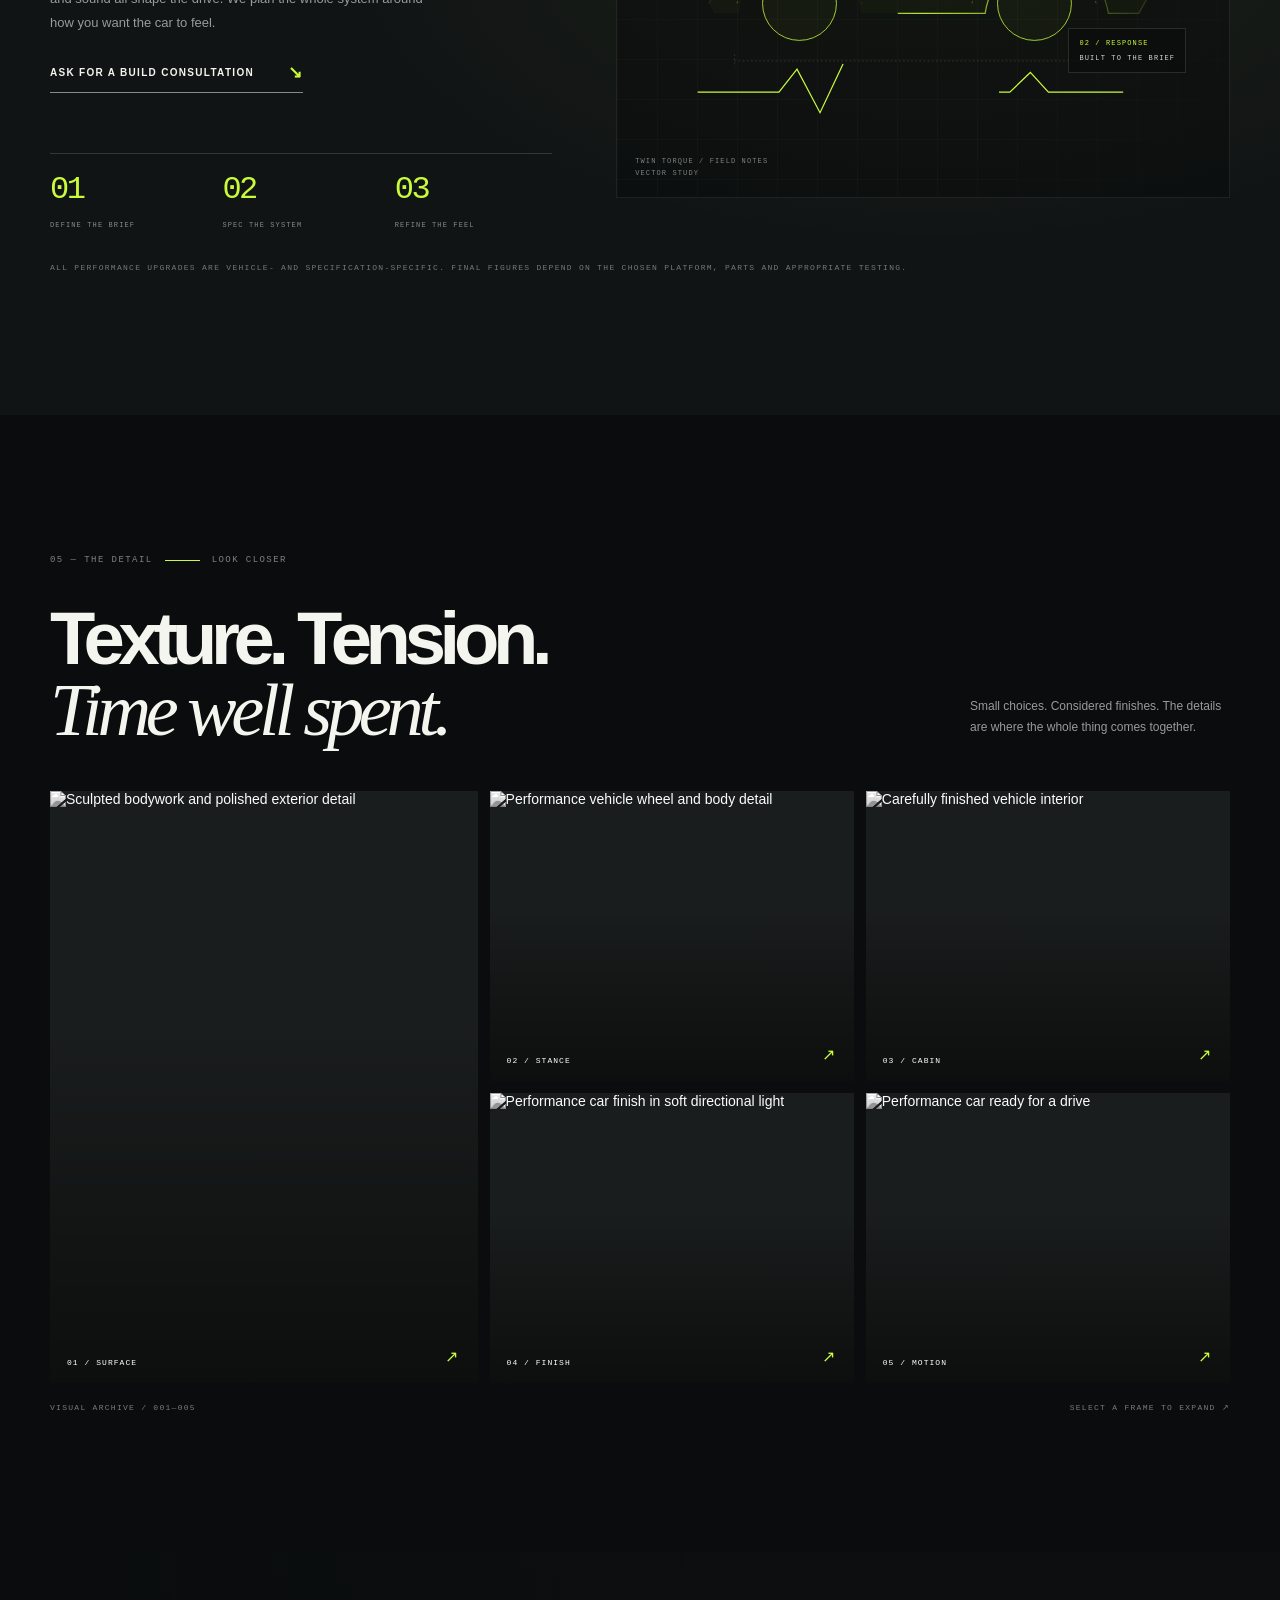
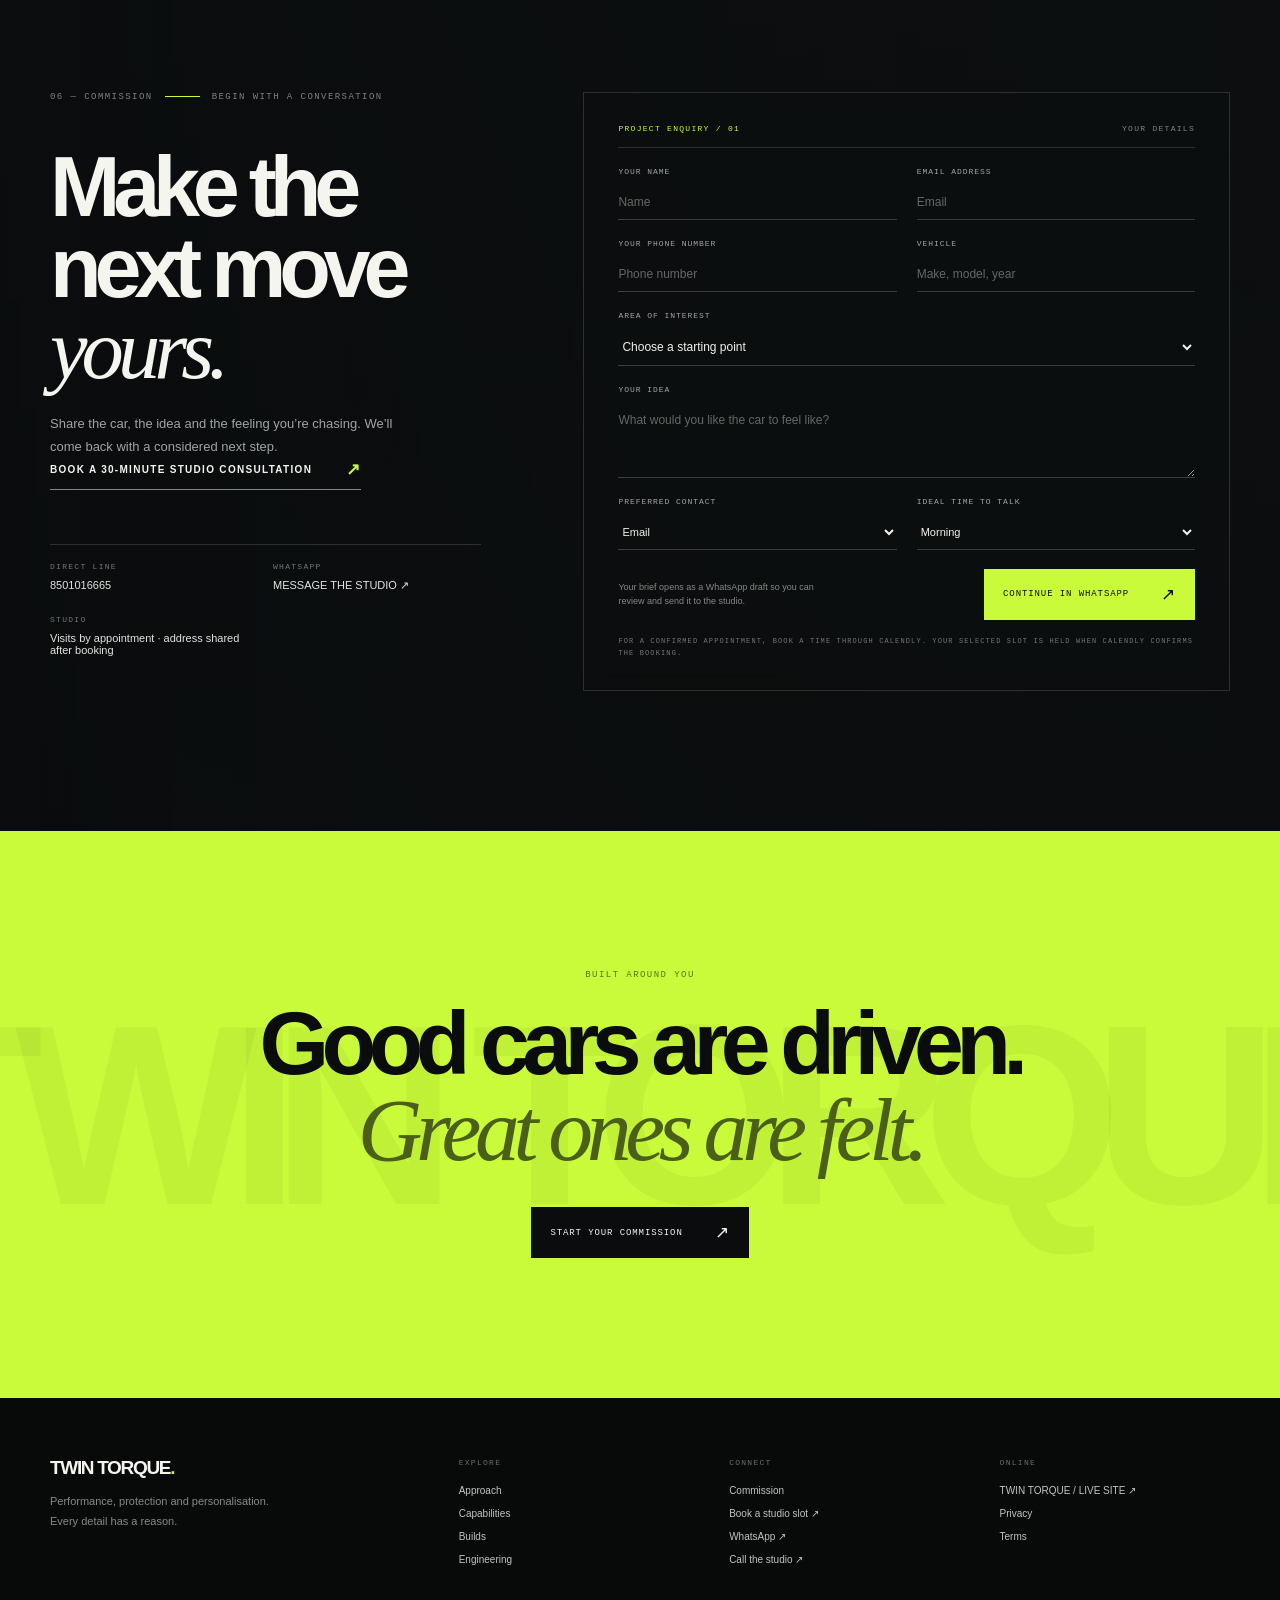
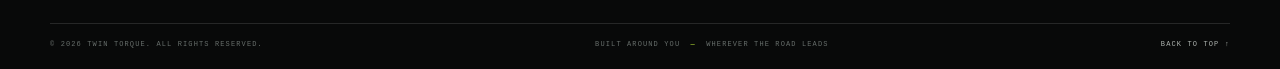
==== commit 202c49e2: "Remove launch placeholders and update live metadata" ====
--- a/index.html
+++ b/index.html
@@ -5,11 +5,11 @@
   <meta name="viewport" content="width=device-width, initial-scale=1">
   <meta name="theme-color" content="#0b0c0d">
   <meta name="description" content="Twin Torque is an automotive atelier for considered performance, protection and personalisation.">
-  <link rel="canonical" href="https://twintorque.com/">
+  <link rel="canonical" href="https://twin-torque-site.onrender.com/">
   <meta property="og:title" content="TWIN TORQUE — Built around you">
   <meta property="og:description" content="Performance, protection and personalisation. Every detail has a reason.">
-  <meta property="og:url" content="https://twintorque.com/">
-  <meta property="og:image" content="https://twintorque.com/assets/bentley-cover.png">
+  <meta property="og:url" content="https://twin-torque-site.onrender.com/">
+  <meta property="og:image" content="https://twin-torque-site.onrender.com/assets/bentley-cover.png">
   <meta property="og:type" content="website">
   <title>TWIN TORQUE — Automotive Performance & Personalisation</title>
   <link rel="preconnect" href="https://fonts.googleapis.com">
@@ -115,7 +115,7 @@
         <article class="build-card build-card-small" data-reveal data-tilt><div class="build-image media-parallax"><img src="https://images.unsplash.com/photo-1542362567-b07e54358753?auto=format&fit=crop&w=1400&q=87" alt="Performance vehicle finished in a subtle custom tone" loading="lazy"></div><div class="build-overlay"></div><div class="build-top"><span>STUDY 02 / DRIVER’S CAR</span><span>01—02</span></div><div class="build-info"><div><span class="eyebrow">CONTROL, COMPOSED</span><h3>After hours.</h3><p>Wheels & stance · finish correction · ceramic protection</p></div><a href="#contact" class="round-link" aria-label="Discuss a build like After Hours">↗</a></div><span class="build-watermark">02</span></article>
         <article class="build-card build-card-small build-card-offset" data-reveal data-tilt><div class="build-image media-parallax"><img src="https://images.unsplash.com/photo-1552519507-da3b142c6e3d?auto=format&fit=crop&w=1400&q=87" alt="Performance car with bold body lines" loading="lazy"></div><div class="build-overlay"></div><div class="build-top"><span>STUDY 03 / MODERN ICON</span><span>03—03</span></div><div class="build-info"><div><span class="eyebrow">A NEW EDGE, HELD IN CHECK</span><h3>Redline.</h3><p>Exterior detailing · selected carbon accents · custom interior</p></div><a href="#contact" class="round-link" aria-label="Discuss a build like Redline">↗</a></div><span class="build-watermark">03</span></article>
       </div>
-      <p class="visual-note shell">Illustrative photography and build concepts. Replace with Twin Torque’s completed projects before publication.</p>
+      <p class="visual-note shell">VISUAL STUDIES / POSSIBLE DIRECTIONS SHAPED AROUND EACH BRIEF</p>
     </section>
     <section class="engineering section-pad" id="engineering">
       <div class="engineering-grid shell">
@@ -166,12 +166,12 @@
     <div class="footer-main shell"><div class="footer-brand"><a class="wordmark" href="#home">TWIN TORQUE<span class="wordmark-dot">.</span></a><p>Performance, protection and personalisation.<br>Every detail has a reason.</p></div>
       <div class="footer-column"><span class="footer-label">EXPLORE</span><a href="#about">Approach</a><a href="#services">Capabilities</a><a href="#builds">Builds</a><a href="#engineering">Engineering</a></div>
       <div class="footer-column"><span class="footer-label">CONNECT</span><a href="#contact">Commission</a><a href="https://calendly.com/abhibhanoor/30min" target="_blank" rel="noopener noreferrer">Book a studio slot ↗</a><a href="https://wa.me/918501016665" target="_blank" rel="noopener noreferrer">WhatsApp ↗</a><a href="tel:8501016665">Call the studio ↗</a></div>
-      <div class="footer-column footer-domain"><span class="footer-label">ONLINE</span><a href="https://twintorque.com">TWINTORQUE.COM ↗</a><button class="legal-trigger" data-legal="Privacy">Privacy</button><button class="legal-trigger" data-legal="Terms">Terms</button></div>
+      <div class="footer-column footer-domain"><span class="footer-label">ONLINE</span><a href="https://twin-torque-site.onrender.com/">TWIN TORQUE / LIVE SITE ↗</a><button class="legal-trigger" data-legal="Privacy">Privacy</button><button class="legal-trigger" data-legal="Terms">Terms</button></div>
     </div>
     <div class="footer-bottom shell"><span>© <span id="year"></span> TWIN TORQUE. ALL RIGHTS RESERVED.</span><span>BUILT AROUND YOU <i>—</i> WHEREVER THE ROAD LEADS</span><a href="#home">BACK TO TOP ↑</a></div>
   </footer>
   <dialog class="lightbox" id="lightbox"><button class="lightbox-close" id="lightboxClose" aria-label="Close image viewer">×</button><button class="lightbox-nav lightbox-prev" id="lightboxPrev" aria-label="Previous image">←</button><figure><img id="lightboxImage" src="" alt=""><figcaption id="lightboxCaption"></figcaption></figure><button class="lightbox-nav lightbox-next" id="lightboxNext" aria-label="Next image">→</button><span class="lightbox-count" id="lightboxCount"></span></dialog>
-  <dialog class="legal-dialog" id="legalDialog"><button class="legal-close" id="legalClose" aria-label="Close">×</button><span class="eyebrow">TWIN TORQUE / INFORMATION</span><h2 id="legalTitle">Privacy</h2><p>This website preview uses a demonstration enquiry form and does not transmit or store personal information. Add your company’s approved privacy and terms content before publication.</p><button class="button button-accent" id="legalOkay"><span>Understood</span><b>↗</b></button></dialog>
+  <dialog class="legal-dialog" id="legalDialog"><button class="legal-close" id="legalClose" aria-label="Close">×</button><span class="eyebrow">TWIN TORQUE / INFORMATION</span><h2 id="legalTitle">Privacy</h2><p id="legalText">Your project brief is placed into a WhatsApp draft for you to review. It is shared with Twin Torque only if you choose to send it. Appointments are managed by Calendly, which processes booking details under its own privacy terms. This static website does not store enquiry or booking submissions.</p><button class="button button-accent" id="legalOkay"><span>Understood</span><b>↗</b></button></dialog>
 </body>
 </html>
 
--- a/styles.css
+++ b/styles.css
@@ -0,0 +1,94 @@
+:root{--bg:#0b0c0d;--bg-2:#111314;--panel:#151718;--paper:#ecece7;--white:#f5f5f0;--muted:#858a89;--muted-2:#545a5a;--line:rgba(241,244,238,.15);--accent:#c9fb3a;--accent-dark:#a5d51d;--display:"Manrope",Arial,sans-serif;--mono:"DM Mono",monospace;--shell:1440px}
+*{box-sizing:border-box}html{scroll-behavior:smooth;scroll-padding-top:95px}body{margin:0;background:var(--bg);color:var(--white);font-family:var(--display);font-size:14px;overflow-x:hidden}body.locked{overflow:hidden}a{color:inherit;text-decoration:none}button,input,select,textarea{font:inherit}button{color:inherit}img{display:block;width:100%;height:100%;object-fit:cover}::selection{background:var(--accent);color:var(--bg)}.shell{width:min(calc(100% - 100px),var(--shell));margin-inline:auto}.section-pad{padding:140px 0}.eyebrow,.section-index,.approach-num,.service-number,.service-image-tag,.service-tags,.build-top,.build-info .eyebrow,.gallery-bottom,.form-heading,.form-note,.contact-details span,.footer-label,.footer-bottom,.engineering-disclaimer,.blueprint-label,.blueprint-coordinates,.image-label,.hero-topline,.hero-kicker,.hero-rail,.scroll-cue,.hero-corner,.visual-note,.stat-label{font-family:var(--mono);font-size:9px;letter-spacing:.16em;text-transform:uppercase}.eyebrow{color:var(--accent)}.line-link{display:inline-flex;align-items:center;gap:34px;padding-bottom:9px;border-bottom:1px solid rgba(255,255,255,.5);font-size:10px;font-weight:700;letter-spacing:.13em;text-transform:uppercase;transition:color .25s,border-color .25s}.line-link span{font-size:17px;color:var(--accent);transition:transform .25s}.line-link:hover{color:var(--accent);border-color:var(--accent)}.line-link:hover span{transform:translate(3px,3px)}
+.preloader{position:fixed;inset:0;z-index:1000;background:var(--accent);color:var(--bg);display:grid;place-items:center;transition:clip-path 1s cubic-bezier(.76,0,.24,1),visibility 1s;clip-path:inset(0 0 0 0)}.preloader.is-hidden{clip-path:inset(0 0 100% 0);visibility:hidden}.preload-inner{display:flex;flex-direction:column;align-items:center;gap:13px}.preload-word{font:800 clamp(23px,5vw,58px)/1 var(--display);letter-spacing:-.08em}.preload-track{width:min(220px,55vw);height:1px;background:rgba(10,12,10,.25);overflow:hidden}.preload-track i{display:block;width:100%;height:100%;background:var(--bg);transform:scaleX(0);transform-origin:left;animation:loadProgress 1.1s cubic-bezier(.65,0,.35,1) forwards}.preload-meta{font:9px var(--mono);letter-spacing:.14em}.preload-meta b{padding:0 5px}.scroll-progress{position:fixed;z-index:100;top:0;left:0;width:100%;height:2px;pointer-events:none}.scroll-progress span{display:block;width:0;height:100%;background:var(--accent);transform-origin:left}
+.cursor{position:fixed;z-index:90;top:0;left:0;width:32px;height:32px;border:1px solid var(--accent);border-radius:50%;pointer-events:none;opacity:0;transform:translate(-50%,-50%) scale(.65);transition:opacity .25s,transform .2s;mix-blend-mode:difference}.cursor span{display:block;width:4px;height:4px;background:var(--accent);border-radius:50%;position:absolute;left:50%;top:50%;transform:translate(-50%,-50%)}.cursor.active{opacity:1;transform:translate(-50%,-50%) scale(1)}.cursor.hover{transform:translate(-50%,-50%) scale(1.8);background:var(--accent);mix-blend-mode:normal}.cursor.hover span{background:var(--bg)}
+.site-header{position:fixed;z-index:80;top:0;left:0;width:100%;height:86px;padding:0 50px;display:grid;grid-template-columns:1fr auto 1fr;align-items:center;color:#fff;border-bottom:1px solid rgba(255,255,255,.16);transition:height .35s,background .35s,border-color .35s}.site-header.scrolled{height:70px;background:rgba(10,12,12,.88);backdrop-filter:blur(16px);border-color:rgba(255,255,255,.08)}.wordmark{font:800 19px/1 var(--display);letter-spacing:-.07em;white-space:nowrap}.wordmark-dot{color:var(--accent)}.desktop-nav{display:flex;gap:29px;align-items:center}.desktop-nav a{font-size:9px;letter-spacing:.12em;text-transform:uppercase;color:rgba(255,255,255,.75);transition:color .2s}.desktop-nav a:hover{color:var(--accent)}.header-cta{justify-self:end;font:500 9px var(--mono);letter-spacing:.13em;text-transform:uppercase;display:flex;gap:20px;align-items:center}.header-cta span{color:var(--accent);font-size:17px}.menu-button{display:none}
+.menu-overlay{position:fixed;z-index:75;inset:0;background:var(--accent);color:var(--bg);display:flex;flex-direction:column;justify-content:center;padding:90px 8vw 35px;clip-path:inset(0 0 100% 0);visibility:hidden;transition:clip-path .65s cubic-bezier(.76,0,.24,1),visibility .65s}.menu-overlay.open{clip-path:inset(0);visibility:visible}.menu-overlay nav{display:flex;flex-direction:column;gap:4px}.menu-overlay nav a{font:600 clamp(35px,8vw,86px)/1.08 var(--display);letter-spacing:-.08em;transition:padding .25s}.menu-overlay nav a:hover{padding-left:15px}.menu-overlay nav small{font:10px var(--mono);letter-spacing:.1em;vertical-align:middle;margin-right:15px}.menu-foot{position:absolute;bottom:32px;left:8vw;right:8vw;display:flex;justify-content:space-between;border-top:1px solid rgba(10,12,10,.25);padding-top:14px;font:9px var(--mono);letter-spacing:.13em}
+.hero{height:100svh;min-height:720px;position:relative;overflow:hidden;background:#222}.hero-image,.commission-backdrop{position:absolute;inset:-5% 0;overflow:hidden}.hero-image img{object-position:center 54%;transform:translate3d(0,var(--parallax-y,0px),0) scale(1.08);filter:saturate(.72) contrast(1.06)}.hero-shade{position:absolute;inset:0;background:linear-gradient(90deg,rgba(5,7,7,.72) 0%,rgba(5,7,7,.26) 52%,rgba(5,7,7,.05) 100%),linear-gradient(0deg,rgba(5,7,7,.68) 0,transparent 48%,rgba(5,7,7,.2))}.hero-grain{position:absolute;inset:0;pointer-events:none;opacity:.16;background-image:url("data:image/svg+xml,%3Csvg viewBox='0 0 180 180' xmlns='http://www.w3.org/2000/svg'%3E%3Cfilter id='n'%3E%3CfeTurbulence type='fractalNoise' baseFrequency='.92' numOctaves='3' stitchTiles='stitch'/%3E%3C/filter%3E%3Crect width='100%25' height='100%25' filter='url(%23n)' opacity='.22'/%3E%3C/svg%3E")}.hero-topline{position:absolute;top:112px;left:50px;right:50px;display:flex;justify-content:space-between;color:rgba(255,255,255,.65)}.hero-topline i{color:var(--accent);font-style:normal;padding:0 6px}.hero-copy{position:absolute;left:max(50px,calc((100vw - var(--shell))/2));bottom:13vh;width:min(1100px,85vw)}.hero-kicker{display:flex;align-items:center;gap:12px;color:rgba(255,255,255,.78);margin-bottom:20px}.signal{width:6px;height:6px;border-radius:50%;background:var(--accent);box-shadow:0 0 14px var(--accent)}.hero-title{font:800 clamp(74px,13vw,194px)/.77 var(--display);letter-spacing:-.105em;margin:0;text-transform:uppercase}.title-line{display:block;overflow:hidden;padding:0 .08em .06em 0}.title-line>span{display:block;transform:translateY(110%);transition:transform 1.2s cubic-bezier(.76,0,.24,1)}body.is-ready .title-line>span{transform:translateY(0)}.title-line:nth-child(1)>span{transition-delay:.12s}.title-line:nth-child(2)>span{transition-delay:.25s}.title-line:nth-child(3)>span{transition-delay:.38s}.title-line-offset{padding-left:10vw}.title-line-accent{color:var(--accent);padding-left:3vw}.title-period{color:#fff}.hero-bottom{display:flex;align-items:flex-end;justify-content:space-between;width:min(790px,100%);margin-top:35px;opacity:0;transform:translateY(25px);transition:opacity .8s .8s,transform .8s .8s}.is-ready .hero-bottom{opacity:1;transform:translateY(0)}.hero-bottom p{font-size:13px;line-height:1.75;color:rgba(255,255,255,.7);margin:0}.hero-actions{display:flex;align-items:center;gap:24px}.button{display:inline-flex;align-items:center;justify-content:space-between;gap:32px;min-height:51px;padding:0 18px;border:1px solid transparent;font:500 9px var(--mono);letter-spacing:.1em;text-transform:uppercase;cursor:pointer;transition:transform .25s,background .25s,color .25s,border-color .25s}.button b{font:400 17px var(--display)}.button-light{background:var(--white);color:var(--bg)}.button-light:hover{background:var(--accent)}.text-action{font:9px var(--mono);letter-spacing:.1em;text-transform:uppercase;padding:10px 0;border-bottom:1px solid rgba(255,255,255,.5)}.text-action span{color:var(--accent);padding-left:10px;font-size:16px}.hero-rail{position:absolute;left:50px;top:49%;display:flex;gap:15px;align-items:center;writing-mode:vertical-rl;transform:rotate(180deg);color:rgba(255,255,255,.62)}.rail-line{height:75px;width:1px;background:rgba(255,255,255,.3)}.scroll-cue{position:absolute;left:50px;bottom:34px;display:flex;align-items:center;gap:11px;color:rgba(255,255,255,.7);font-size:8px}.scroll-wheel{height:26px;width:16px;border:1px solid rgba(255,255,255,.58);border-radius:12px;position:relative}.scroll-wheel:after{content:"";width:2px;height:6px;background:var(--accent);position:absolute;top:5px;left:6px;animation:scrollDot 1.4s infinite}.hero-corner{position:absolute;right:45px;bottom:31px;display:flex;align-items:center;gap:10px;color:rgba(255,255,255,.6)}.hero-corner svg{width:48px;height:48px;fill:none;stroke:var(--accent);stroke-width:.8;opacity:.8;animation:rotate 15s linear infinite}.hero-corner span{font-size:8px}.ticker{overflow:hidden;background:var(--accent);color:var(--bg);height:46px;display:flex;align-items:center}.ticker-track{display:flex;align-items:center;gap:35px;white-space:nowrap;animation:ticker 30s linear infinite;font:600 10px var(--mono);letter-spacing:.15em}.ticker-track i{font-size:16px;font-style:normal}
+.section-index{display:flex;align-items:center;gap:12px;color:rgba(255,255,255,.48);white-space:nowrap}.index-rule{display:block;width:35px;height:1px;background:rgba(255,255,255,.3)}.about{background:var(--bg);position:relative}.about>.section-index{width:min(calc(100% - 100px),var(--shell));margin:0 auto 58px}.about-grid{display:grid;grid-template-columns:1.05fr .95fr;grid-template-rows:auto auto;column-gap:8vw;align-items:center}.about-title{position:relative;grid-column:1;grid-row:1}.about-title h2,.services-intro h2,.builds-heading h2,.engineering-copy h2,.gallery-head h2,.commission-copy h2,.final-word h2{font:600 clamp(47px,6.6vw,92px)/.96 var(--display);letter-spacing:-.085em;margin:18px 0}.about-title h2 em,.services-intro h2 em,.builds-heading h2 em,.engineering-copy h2 em,.gallery-head h2 em,.commission-copy h2 em,.final-word h2 em{font-weight:400;font-family:Georgia,serif;letter-spacing:-.07em}.big-index{position:absolute;right:5%;top:-10px;font:500 12px var(--mono);color:var(--accent)}.about-visual{grid-column:2;grid-row:1/3;position:relative;height:670px;overflow:hidden;background:#17191a}.about-visual img{transform:translate3d(0,var(--parallax-y,0px),0) scale(1.12);filter:saturate(.7)}.image-reveal{clip-path:inset(0 0 0 0)}.image-reveal:after{content:"";position:absolute;inset:0;background:var(--accent);transform:translateX(0);transition:transform 1.1s cubic-bezier(.76,0,.24,1) .1s}.image-reveal.is-visible:after{transform:translateX(102%)}.image-label{position:absolute;bottom:17px;left:17px;display:flex;gap:14px;color:#fff;text-shadow:0 1px 7px #000}.image-label i{color:var(--accent);font-style:normal}.visual-cross{position:absolute;right:18px;top:15px;color:var(--accent);font:15px var(--mono)}.about-copy{grid-column:1;grid-row:2;align-self:start;max-width:440px;padding-top:37px}.about-copy p{color:#a0a5a3;font-size:14px;line-height:1.85;margin:0 0 15px}.about-copy .line-link{margin-top:16px}.approach-row{display:grid;grid-template-columns:repeat(3,1fr);gap:35px;margin-top:115px;border-top:1px solid var(--line);padding-top:24px}.approach-row article{padding-right:30px}.approach-num{color:var(--accent);font-size:8px}.approach-row h3{font:600 19px var(--display);letter-spacing:-.04em;margin:23px 0 10px}.approach-row p{max-width:320px;color:#8e9391;font-size:12px;line-height:1.75;margin:0}
+.services{background:#111314;padding:130px 0 105px;position:relative;overflow:hidden}.services:before{content:"";position:absolute;right:-15vw;top:9%;width:45vw;height:45vw;border:1px solid rgba(255,255,255,.035);border-radius:50%;box-shadow:0 0 0 70px rgba(255,255,255,.015),0 0 0 140px rgba(255,255,255,.01)}.services-head{position:relative}.services-head .section-index{margin-bottom:55px}.services-intro{display:flex;align-items:flex-end;justify-content:space-between;margin-bottom:65px}.services-intro h2{margin:0}.services-intro p{width:260px;color:#929794;line-height:1.75;font-size:12px;margin:0 6% 7px 20px}.service-list{position:relative}.service-item{display:grid;grid-template-columns:42px minmax(160px,230px) 1fr 50px;align-items:center;gap:30px;position:relative;padding:23px 0;border-top:1px solid var(--line);min-height:215px;transition:padding .35s}.service-item:last-child{border-bottom:1px solid var(--line)}.service-item:hover{padding-left:12px;padding-right:12px;background:rgba(255,255,255,.025)}.service-number{align-self:start;padding-top:8px;color:var(--accent)}.service-image{height:165px;overflow:hidden;position:relative;background:#272a29}.service-image img{transition:transform .7s cubic-bezier(.2,.75,.25,1);filter:saturate(.68)}.service-item:hover .service-image img{transform:scale(1.07)}.service-image-tag{position:absolute;bottom:10px;left:11px;color:white;font-size:7px;text-shadow:0 1px 6px #000}.service-content{padding:4px 0}.service-content .eyebrow{font-size:8px;color:#848b88}.service-content h3{font:600 clamp(23px,3vw,37px)/1 var(--display);letter-spacing:-.07em;margin:10px 0}.service-content p{max-width:540px;color:#999f9d;font-size:12px;line-height:1.7;margin:0}.service-tags{display:flex;flex-wrap:wrap;gap:7px;margin-top:15px}.service-tags span{border:1px solid rgba(255,255,255,.17);padding:5px 8px;font-size:7px;color:#c0c4c1}.service-arrow{width:42px;height:42px;border:1px solid rgba(255,255,255,.23);border-radius:50%;display:grid;place-items:center;font-size:18px;color:var(--accent);transition:background .25s,color .25s,transform .25s}.service-item:hover .service-arrow{background:var(--accent);color:var(--bg);transform:rotate(45deg)}.service-foot{display:flex;justify-content:space-between;align-items:center;padding-top:24px;color:#717876;font:8px var(--mono);letter-spacing:.14em}
+.builds{padding:130px 0 105px;background:var(--bg);overflow:hidden}.builds-heading{position:relative;display:grid;grid-template-columns:1fr 1fr;align-items:end;gap:0 8vw;margin-bottom:56px}.builds-heading .section-index{grid-column:1/-1;margin-bottom:45px}.builds-heading h2{margin:0}.builds-heading>p{max-width:310px;color:#929794;font-size:12px;line-height:1.75;margin:0 0 9px}.build-card{position:relative;overflow:hidden;background:#222;min-height:600px;color:white}.build-card-large{height:min(82vw,790px);min-height:620px;width:100%}.build-image{position:absolute;inset:-4% 0;overflow:hidden}.build-image img{filter:saturate(.72);transform:scale(1.09);transition:transform 1.2s cubic-bezier(.2,.75,.25,1)}.build-card:hover .build-image img{transform:scale(1.04)}.build-overlay{position:absolute;inset:0;background:linear-gradient(0deg,rgba(5,7,7,.83),rgba(5,7,7,0) 62%),linear-gradient(90deg,rgba(5,7,7,.3),transparent 66%)}.build-top{position:absolute;left:50px;right:50px;top:32px;display:flex;justify-content:space-between;color:rgba(255,255,255,.74);font-size:8px}.build-info{position:absolute;left:50px;right:50px;bottom:45px;display:flex;align-items:flex-end;justify-content:space-between}.build-info .eyebrow{color:var(--accent);font-size:8px}.build-info h3{font:600 clamp(43px,7vw,88px)/.9 var(--display);letter-spacing:-.08em;margin:11px 0}.build-info p{font-size:11px;color:rgba(255,255,255,.7);margin:0}.round-link{width:54px;height:54px;border:1px solid rgba(255,255,255,.65);border-radius:50%;display:grid;place-items:center;font-size:20px;transition:background .25s,color .25s,transform .25s}.round-link:hover{background:var(--accent);color:var(--bg);border-color:var(--accent);transform:rotate(45deg)}.build-watermark{position:absolute;right:45px;top:40%;font:800 clamp(160px,28vw,400px)/.8 var(--display);letter-spacing:-.13em;color:rgba(255,255,255,.06);pointer-events:none}.build-pair{display:grid;grid-template-columns:1fr 1fr;gap:20px;padding-top:20px}.build-card-small{height:600px;min-height:0}.build-card-offset{margin-top:90px}.build-card-small .build-top{left:27px;right:27px;top:25px}.build-card-small .build-info{left:27px;right:27px;bottom:28px}.build-card-small .build-info h3{font-size:clamp(38px,4vw,58px)}.build-card-small .round-link{width:44px;height:44px}.build-card-small .build-watermark{right:18px;top:38%;font-size:220px}.visual-note{color:#707674;text-align:right;margin:34px auto 0;font-size:8px}
+.engineering{background:#111415;position:relative;overflow:hidden}.engineering:before{content:"";position:absolute;inset:0;background:radial-gradient(ellipse at 73% 48%,rgba(201,251,58,.055),transparent 45%);pointer-events:none}.engineering-grid{position:relative;display:grid;grid-template-columns:.9fr 1.1fr;gap:5vw;align-items:center}.engineering-copy .section-index{margin-bottom:50px}.engineering-copy h2{font-size:clamp(43px,5.7vw,76px);margin:0 0 26px}.engineering-copy>p{max-width:390px;color:#969c99;font-size:13px;line-height:1.85;margin:0 0 27px}.engineering-stats{display:grid;grid-template-columns:repeat(3,1fr);gap:15px;margin-top:60px;border-top:1px solid var(--line);padding-top:17px}.engineering-stats>div{display:flex;flex-direction:column;gap:12px}.stat-value{font:500 32px var(--mono);letter-spacing:-.08em;color:var(--accent)}.stat-label{font-size:7px;color:#858b88;line-height:1.6}.engineering-visual{position:relative;min-height:500px;display:grid;place-items:center;border:1px solid rgba(255,255,255,.08);overflow:hidden;background:rgba(8,10,10,.45)}.blueprint-grid{position:absolute;inset:0;opacity:.3;background-image:linear-gradient(rgba(255,255,255,.07) 1px,transparent 1px),linear-gradient(90deg,rgba(255,255,255,.07) 1px,transparent 1px);background-size:40px 40px;mask-image:linear-gradient(130deg,transparent,black 35%,black 70%,transparent)}.blueprint{width:94%;position:relative;z-index:1;overflow:visible}.blueprint-car{fill:rgba(201,251,58,.025);stroke:url(#lineFade);stroke-width:1.5;stroke-dasharray:1100;stroke-dashoffset:1100;transition:stroke-dashoffset 2.5s ease .25s}.engineering-visual.is-visible .blueprint-car{stroke-dashoffset:0}.blueprint-detail{fill:none;stroke:rgba(201,251,58,.35);stroke-width:1;stroke-dasharray:3 5}.blueprint-wheel{fill:rgba(201,251,58,.03);stroke:rgba(201,251,58,.8);stroke-width:1.2}.measure{stroke:rgba(255,255,255,.2);stroke-width:.8;stroke-dasharray:2 3}.pulse-line{fill:none;stroke:var(--accent);stroke-width:1.5;stroke-dasharray:260;stroke-dashoffset:260;transition:stroke-dashoffset 2s ease 1s}.engineering-visual.is-visible .pulse-line{stroke-dashoffset:0}.blueprint-label{position:absolute;z-index:2;display:flex;flex-direction:column;gap:7px;padding:10px;background:rgba(11,13,13,.72);border:1px solid rgba(255,255,255,.12);font-size:7px}.blueprint-label span{color:var(--accent)}.blueprint-label b{font-weight:400;color:#d2d6d2}.label-a{top:22%;left:8%}.label-b{right:7%;bottom:25%}.blueprint-coordinates{position:absolute;left:18px;bottom:17px;color:#7b8380;font-size:7px;line-height:1.7}.scan-line{position:absolute;z-index:2;height:1px;left:0;right:0;top:8%;background:linear-gradient(90deg,transparent,rgba(201,251,58,.4),transparent);opacity:0}.engineering-visual.is-visible .scan-line{animation:scan 4s ease-in-out 1.3s infinite}.engineering-disclaimer{position:relative;margin:30px auto 0;color:#737a77;line-height:1.8;font-size:8px}
+.gallery{background:#0b0c0d;overflow:hidden}.gallery-head{display:flex;justify-content:space-between;align-items:flex-end;margin-bottom:44px}.gallery-head .section-index{margin-bottom:38px}.gallery-head h2{font-size:clamp(42px,5.8vw,78px);margin:0}.gallery-head>p{max-width:260px;color:#969c99;font-size:12px;line-height:1.8;margin:0 0 8px}.gallery-grid{display:grid;grid-template-columns:1.08fr .92fr .92fr;grid-template-rows:290px 290px;gap:12px}.gallery-tile{position:relative;padding:0;border:0;background:#1a1d1d;overflow:hidden;text-align:left;cursor:pointer}.gallery-tile.tile-tall{grid-row:span 2}.gallery-tile img{filter:saturate(.7);transition:transform .75s cubic-bezier(.2,.75,.25,1),filter .5s}.gallery-tile:after{content:"";position:absolute;inset:40% 0 0;background:linear-gradient(transparent,rgba(0,0,0,.63));opacity:.8;transition:opacity .3s}.gallery-tile:hover img{transform:scale(1.05);filter:saturate(1)}.gallery-tile:hover:after{opacity:1}.tile-index,.tile-open{position:absolute;z-index:1;bottom:16px;color:white;font:8px var(--mono);letter-spacing:.13em}.tile-index{left:17px}.tile-open{right:17px;font-size:16px;color:var(--accent);transition:transform .2s}.gallery-tile:hover .tile-open{transform:translate(3px,-3px)}.gallery-bottom{display:flex;justify-content:space-between;color:#777d7b;margin-top:20px;font-size:8px}
+.commission{position:relative;overflow:hidden;background:#141718}.commission-backdrop{inset:-8% 0}.commission-backdrop img{filter:grayscale(.8) saturate(.4);opacity:.25;transform:translate3d(0,var(--parallax-y,0px),0) scale(1.08)}.commission-shade{position:absolute;inset:0;background:linear-gradient(90deg,rgba(10,12,13,.95),rgba(10,12,13,.75) 55%,rgba(10,12,13,.7)),linear-gradient(0deg,rgba(10,12,13,.45),transparent)}.commission-layout{position:relative;display:grid;grid-template-columns:.8fr 1.2fr;gap:8vw;align-items:start}.commission-copy .section-index{margin-bottom:45px}.commission-copy h2{font-size:clamp(50px,6.6vw,89px);margin:0 0 22px}.commission-copy>p{color:#a0a5a3;font-size:13px;line-height:1.8;max-width:370px;margin:0}.contact-details{margin-top:54px;border-top:1px solid var(--line);padding-top:17px;display:grid;grid-template-columns:1fr 1fr;gap:23px 15px}.contact-details>div{display:flex;flex-direction:column;gap:8px}.contact-details span{color:#727a77;font-size:8px}.contact-details a,.contact-details p{font-size:11px;color:#e2e5e1;margin:0}.contact-details a:hover{color:var(--accent)}.form-wrap{background:rgba(12,15,15,.78);border:1px solid rgba(255,255,255,.14);backdrop-filter:blur(10px);padding:31px 34px}.commission-form{display:grid;grid-template-columns:1fr;gap:19px}.form-heading{display:flex;justify-content:space-between;color:var(--accent);border-bottom:1px solid var(--line);padding-bottom:14px;font-size:8px}.form-heading span+span{color:#7f8683}.form-row{display:grid;grid-template-columns:1fr 1fr;gap:20px}.commission-form label,.form-full{display:flex;flex-direction:column;gap:9px;color:#a2a8a5;font:8px var(--mono);letter-spacing:.12em;text-transform:uppercase}.commission-form input,.commission-form select,.commission-form textarea{width:100%;border:0;border-bottom:1px solid rgba(255,255,255,.2);border-radius:0;background:transparent;color:#f2f2ed;padding:10px 0;font:12px var(--display);outline:none;transition:border-color .2s}.commission-form select option{background:#111;color:#fff}.commission-form input:focus,.commission-form select:focus,.commission-form textarea:focus{border-color:var(--accent)}.commission-form input::placeholder,.commission-form textarea::placeholder{color:#626a67}.commission-form textarea{resize:vertical;min-height:75px}.form-meta select{font-size:11px}.form-end{display:flex;align-items:center;justify-content:space-between;gap:20px}.form-end p{color:#838a87;font-size:9px;line-height:1.6;max-width:220px;margin:0}.button-accent{background:var(--accent);color:var(--bg)}.button-accent:hover{background:#e0ff70}.form-status{display:none;padding:12px;border-left:2px solid var(--accent);background:rgba(201,251,58,.08);color:#dce9bd;font-size:11px;line-height:1.6}.form-status.show{display:block}.form-note{color:#707875;font-size:7px;line-height:1.7;margin-top:-3px}
+.final-word{position:relative;overflow:hidden;text-align:center;padding:130px 20px 140px;background:var(--accent);color:var(--bg)}.final-word .eyebrow{color:rgba(10,12,10,.57)}.final-word h2{position:relative;z-index:1;font-size:clamp(44px,7vw,95px);margin:20px 0 34px}.final-word h2 em{color:#4b5e1a}.final-word .button{position:relative;z-index:1}.final-word .button-light{background:var(--bg);color:var(--white)}.final-word .button-light:hover{background:white;color:var(--bg)}.final-word-back{position:absolute;top:50%;left:50%;transform:translate(-50%,-50%);white-space:nowrap;font:800 20vw/.8 var(--display);letter-spacing:-.11em;color:rgba(10,12,10,.045);pointer-events:none}
+.site-footer{background:#080909;padding:60px 0 21px}.footer-main{display:grid;grid-template-columns:1.6fr 1fr 1fr 1fr;gap:40px;padding-bottom:58px}.footer-brand p{color:#858b88;font-size:11px;line-height:1.8;margin:15px 0}.footer-column{display:flex;flex-direction:column;gap:12px}.footer-label{color:#676f6c;margin-bottom:6px;font-size:8px}.footer-column>a,.footer-column>button{font-size:10px;color:#c1c6c2;transition:color .2s;width:max-content}.footer-column>a:hover,.footer-column>button:hover{color:var(--accent)}.legal-trigger{padding:0;border:0;background:none;cursor:pointer;text-align:left}.footer-bottom{border-top:1px solid rgba(255,255,255,.12);padding-top:16px;display:flex;justify-content:space-between;align-items:center;color:#676e6b;font-size:7px}.footer-bottom i{color:var(--accent);font-style:normal;padding:0 5px}.footer-bottom a{color:#adb3af}
+.lightbox,.legal-dialog{position:fixed;margin:auto;border:1px solid rgba(255,255,255,.16);padding:0;background:#090b0b;color:white;max-width:min(92vw,1400px);max-height:92vh;overflow:visible}.lightbox::backdrop,.legal-dialog::backdrop{background:rgba(4,5,5,.9);backdrop-filter:blur(9px)}.lightbox figure{margin:0;display:flex;flex-direction:column;max-height:88vh}.lightbox figure img{width:min(82vw,1200px);height:min(78vh,760px);object-fit:contain;background:#050606}.lightbox figcaption{font:9px var(--mono);letter-spacing:.14em;color:#c9cfcb;padding:12px 15px}.lightbox-close,.legal-close{position:absolute;right:-15px;top:-15px;z-index:2;width:38px;height:38px;border:1px solid rgba(255,255,255,.5);border-radius:50%;background:var(--accent);color:var(--bg);font-size:23px;cursor:pointer}.lightbox-nav{position:absolute;z-index:3;top:50%;width:42px;height:42px;border:1px solid rgba(255,255,255,.35);border-radius:50%;background:rgba(0,0,0,.4);color:white;font-size:18px;cursor:pointer}.lightbox-nav:hover{background:var(--accent);color:var(--bg)}.lightbox-prev{left:-21px}.lightbox-next{right:-21px}.lightbox-count{position:absolute;left:15px;top:-23px;font:8px var(--mono);letter-spacing:.15em;color:#bdc2be}.legal-dialog{width:min(540px,90vw);padding:40px;background:#141718}.legal-close{top:13px;right:13px}.legal-dialog h2{font:600 38px var(--display);letter-spacing:-.07em;margin:22px 0 12px}.legal-dialog p{font-size:12px;color:#a6ada9;line-height:1.8;margin:0 0 25px}
+[data-reveal]{opacity:0;transform:translateY(32px);transition:opacity .8s cubic-bezier(.2,.75,.25,1),transform .8s cubic-bezier(.2,.75,.25,1)}[data-reveal].is-visible{opacity:1;transform:translateY(0)}[data-reveal]:nth-child(2){transition-delay:.08s}[data-reveal]:nth-child(3){transition-delay:.16s}
+@keyframes loadProgress{to{transform:scaleX(1)}}@keyframes ticker{to{transform:translateX(-50%)}}@keyframes rotate{to{transform:rotate(360deg)}}@keyframes scrollDot{0%{transform:translateY(0);opacity:1}80%{transform:translateY(9px);opacity:0}100%{opacity:0}}@keyframes scan{0%{top:8%;opacity:0}20%{opacity:.8}80%{opacity:.8}100%{top:92%;opacity:0}}
+@media(max-width:1050px){.site-header{padding:0 30px}.shell,.about>.section-index{width:calc(100% - 60px)}.hero-topline{left:30px;right:30px}.hero-copy{left:30px}.hero-rail,.scroll-cue{left:30px}.desktop-nav{gap:17px}.desktop-nav a{font-size:8px}.header-cta{font-size:8px}.about-visual{height:570px}.service-item{grid-template-columns:34px minmax(140px,190px) 1fr 44px;gap:20px}.engineering-grid{grid-template-columns:1fr 1fr;gap:35px}.engineering-visual{min-height:430px}.build-card-small{height:490px}.gallery-grid{grid-template-rows:240px 240px}}
+@media(max-width:760px){.shell,.about>.section-index{width:calc(100% - 40px)}.section-pad{padding:88px 0}.site-header{height:68px;padding:0 20px;grid-template-columns:1fr auto}.site-header.scrolled{height:62px}.desktop-nav,.header-cta{display:none}.menu-button{display:flex;justify-self:end;width:42px;height:42px;flex-direction:column;justify-content:center;gap:6px;align-items:center;border:1px solid rgba(255,255,255,.4);background:rgba(0,0,0,.15);cursor:pointer;position:relative;z-index:90}.menu-button span{width:16px;height:1px;background:white;transition:transform .25s,background .25s}.menu-button.open span:first-child{transform:translateY(3.5px) rotate(45deg);background:var(--bg)}.menu-button.open span:last-child{transform:translateY(-3.5px) rotate(-45deg);background:var(--bg)}.hero{min-height:720px;height:96svh}.hero-topline{top:90px;left:20px;right:20px;font-size:7px}.hero-topline span:last-child{max-width:140px;text-align:right;line-height:1.6}.hero-copy{left:20px;bottom:14vh;width:calc(100% - 40px)}.hero-title{font-size:clamp(63px,16vw,115px)}.title-line-offset{padding-left:9vw}.hero-kicker{font-size:8px}.hero-bottom{display:block;margin-top:22px}.hero-bottom p{font-size:11px;margin-bottom:17px}.hero-actions{justify-content:flex-start;gap:18px}.button{min-height:46px;padding:0 14px;gap:22px;font-size:8px}.text-action{font-size:8px}.hero-rail{display:none}.scroll-cue{left:20px;bottom:22px;font-size:7px}.hero-corner{right:18px;bottom:17px}.hero-corner svg{width:37px;height:37px}.ticker{height:38px}.ticker-track{font-size:8px;gap:22px}.about>.section-index{margin-bottom:35px;font-size:7px}.section-index{font-size:7px;gap:8px}.index-rule{width:20px}.about-grid{display:flex;flex-direction:column;align-items:stretch;gap:24px}.about-title h2,.services-intro h2{font-size:clamp(46px,12vw,70px)}.about-visual{height:470px;order:2}.about-title{order:1}.about-copy{order:3;padding-top:0;max-width:500px}.about-copy p{font-size:12px}.about-copy .line-link{margin-top:8px}.approach-row{grid-template-columns:1fr;gap:0;margin-top:65px;padding-top:0}.approach-row article{padding:20px 0;border-bottom:1px solid var(--line)}.approach-row h3{margin:13px 0 7px;font-size:17px}.approach-row p{font-size:11px}.services{padding:88px 0 75px}.services-head .section-index{margin-bottom:38px}.services-intro{display:block;margin-bottom:37px}.services-intro p{margin:18px 0 0;width:auto;max-width:320px}.service-item{grid-template-columns:26px 100px 1fr 32px;gap:11px;min-height:156px;padding:15px 0}.service-item:hover{padding-left:4px;padding-right:4px}.service-number{font-size:8px}.service-image{height:110px}.service-content .eyebrow{font-size:6px}.service-content h3{font-size:20px;margin:7px 0}.service-content p{font-size:9px;line-height:1.5}.service-tags{gap:4px;margin-top:8px;font-size:6px}.service-tags span{padding:4px 5px;font-size:5px}.service-arrow{width:29px;height:29px;font-size:14px}.service-foot{font-size:6px}.service-foot .line-link{gap:10px;font-size:8px}.builds{padding:88px 0 75px}.builds-heading{display:block;margin-bottom:33px}.builds-heading .section-index{margin-bottom:35px}.builds-heading h2{font-size:clamp(45px,12vw,67px)}.builds-heading>p{margin-top:17px;font-size:11px}.build-card-large{height:74svh;min-height:500px}.build-top{left:20px;right:20px;top:20px;font-size:7px}.build-info{left:20px;right:20px;bottom:24px}.build-info h3{font-size:50px}.build-info p{max-width:250px;font-size:9px;line-height:1.6}.build-watermark{font-size:230px;right:12px}.round-link{height:42px;width:42px;font-size:17px}.build-pair{width:calc(100% - 40px);grid-template-columns:1fr;gap:12px;padding-top:12px}.build-card-small{height:500px}.build-card-offset{margin-top:0}.build-card-small .build-top{left:17px;right:17px;top:16px}.build-card-small .build-info{left:17px;right:17px;bottom:19px}.build-card-small .build-info h3{font-size:45px}.visual-note{text-align:left;margin-top:20px;font-size:7px;line-height:1.7}
+.engineering-grid{grid-template-columns:1fr;gap:38px}.engineering-copy .section-index{margin-bottom:35px}.engineering-copy h2{font-size:clamp(45px,11vw,66px)}.engineering-copy>p{font-size:11px}.engineering-stats{margin-top:36px}.stat-value{font-size:27px}.stat-label{font-size:6px}.engineering-visual{min-height:340px}.blueprint-label{font-size:6px;padding:7px}.label-a{top:15%;left:5%}.label-b{right:4%;bottom:18%}.blueprint-coordinates{font-size:6px}.engineering-disclaimer{font-size:7px;line-height:1.7}
+.gallery{padding:88px 0}.gallery-head{display:block;margin-bottom:30px}.gallery-head .section-index{margin-bottom:34px}.gallery-head h2{font-size:clamp(42px,11vw,65px)}.gallery-head>p{margin-top:16px;font-size:11px}.gallery-grid{grid-template-columns:1fr 1fr;grid-template-rows:230px 180px 180px;gap:8px}.gallery-tile.tile-tall{grid-row:auto;grid-column:1/-1}.gallery-tile img{object-position:center}.tile-index{left:10px;bottom:10px;font-size:6px}.tile-open{right:10px;bottom:8px}.gallery-bottom{font-size:6px}
+.commission-layout{grid-template-columns:1fr;gap:40px}.commission-copy .section-index{margin-bottom:34px}.commission-copy h2{font-size:clamp(51px,13vw,76px)}.commission-copy>p{font-size:11px}.contact-details{margin-top:31px;gap:18px 10px}.contact-details a,.contact-details p{font-size:9px;line-height:1.6}.form-wrap{padding:21px 17px}.commission-form{gap:16px}.form-row{gap:14px}.commission-form label{font-size:7px}.commission-form input,.commission-form select,.commission-form textarea{font-size:11px}.form-end{align-items:flex-start;flex-direction:column}.form-end p{max-width:none}.form-end .button{width:100%}.form-note{font-size:6px}
+.final-word{padding:93px 18px 100px}.final-word h2{font-size:clamp(42px,10vw,68px)}.final-word-back{font-size:24vw}.footer-main{grid-template-columns:1fr 1fr;gap:34px 25px;padding-bottom:40px}.footer-brand{grid-column:1/-1}.footer-brand p{font-size:10px}.footer-bottom{display:grid;grid-template-columns:1fr auto;gap:10px;font-size:6px}.footer-bottom span:nth-child(2){display:none}.footer-bottom a{justify-self:end}.lightbox{max-width:90vw}.lightbox figure img{width:88vw;height:65vh}.lightbox-prev{left:2px}.lightbox-next{right:2px}.lightbox-nav{width:35px;height:35px;background:rgba(0,0,0,.7)}.lightbox-close{right:-6px;top:-16px;width:34px;height:34px}.legal-dialog{padding:30px 24px}.cursor{display:none}}
+@media(max-width:420px){.hero-title{font-size:61px}.hero-actions{gap:12px}.hero-actions .button{gap:12px}.text-action{font-size:7px}.service-item{grid-template-columns:20px 78px 1fr 28px;gap:8px}.service-image{height:93px}.service-content h3{font-size:18px}.service-content p{font-size:8px}.service-tags span{letter-spacing:.02em}.gallery-grid{grid-template-rows:205px 160px 160px}.build-card-small{height:430px}}
+@media(pointer:fine){body{cursor:none}a,button,input,select,textarea{cursor:none}.cursor{display:block}}
+@media(prefers-reduced-motion:reduce){*,*:before,*:after{scroll-behavior:auto!important;animation-duration:.01ms!important;animation-iteration-count:1!important;transition-duration:.01ms!important}[data-reveal]{opacity:1;transform:none}.preloader{display:none}body{cursor:auto}.cursor{display:none}}
+
+.site-header.menu-open{color:var(--bg);border-color:rgba(11,12,13,.18)}.site-header.menu-open .wordmark{color:var(--bg)}.site-header.menu-open .wordmark-dot{color:var(--bg)}
+
+/* Kinetic layer: performance dial, dimensional imagery and tactile pointers */
+.hero:after{content:"";position:absolute;z-index:1;inset:0;pointer-events:none;background:linear-gradient(112deg,transparent 43%,rgba(201,251,58,.055) 49%,transparent 55%);transform:translateX(-70%);animation:heroSweep 11s ease-in-out 2s infinite}
+.hero-copy,.hero-dial,.hero-corner,.scroll-cue,.hero-rail{z-index:2}
+.hero-title .title-line>span{opacity:0;filter:blur(9px);transition:transform 1.2s cubic-bezier(.76,0,.24,1),opacity 1s ease,filter 1s ease}
+body.is-ready .hero-title .title-line>span{opacity:1;filter:blur(0)}
+.hero-dial{position:absolute;z-index:2;right:9vw;bottom:18%;width:154px;text-align:center;color:rgba(255,255,255,.72);animation:dialFloat 5s ease-in-out infinite}
+.hero-dial svg{width:100%;height:auto;overflow:visible}
+.dial-base,.dial-progress{fill:none;stroke-width:.8}
+.dial-base{stroke:rgba(255,255,255,.25)}
+.dial-progress{stroke:var(--accent);stroke-dasharray:402;stroke-dashoffset:402;transform:rotate(-90deg);transform-origin:80px 80px;transition:stroke-dashoffset 1.8s cubic-bezier(.2,.75,.25,1) .8s}
+.is-ready .dial-progress{stroke-dashoffset:104}
+.dial-ticks{fill:none;stroke:rgba(255,255,255,.55);stroke-width:1}
+.dial-needle{fill:none;stroke:var(--accent);stroke-width:1.4;stroke-linecap:round;stroke-dasharray:52;stroke-dashoffset:52;transition:stroke-dashoffset 1.1s ease .9s}
+.is-ready .dial-needle{stroke-dashoffset:0}
+.dial-hub{fill:var(--accent)}
+.dial-copy{display:flex;flex-direction:column;gap:5px;margin-top:-22px;font:7px var(--mono);letter-spacing:.16em}
+.dial-copy b{font-weight:400;color:var(--accent);font-size:8px}
+.cursor{width:34px;height:34px;display:grid;place-items:center}
+.cursor-label{display:none;font:7px var(--mono);letter-spacing:.09em}
+.cursor.labelled{width:62px;height:62px;background:var(--accent);border-color:var(--accent);mix-blend-mode:normal;transform:translate(-50%,-50%) scale(1);color:var(--bg)}
+.cursor.labelled span{display:none}
+.cursor.labelled .cursor-label{display:block}
+.cursor.hover.labelled{transform:translate(-50%,-50%) scale(1.08)}
+.service-image:after{content:"";position:absolute;inset:0;pointer-events:none;background:linear-gradient(110deg,transparent 25%,rgba(201,251,58,.23) 50%,transparent 75%);transform:translateX(-120%);transition:transform .75s cubic-bezier(.2,.75,.25,1)}
+.service-item:hover .service-image:after{transform:translateX(120%)}
+.service-item:hover .service-number{color:#fff;text-shadow:0 0 12px var(--accent);transform:translateX(3px)}
+.service-number{transition:color .25s,transform .25s,text-shadow .25s}
+.service-content h3{transition:letter-spacing .3s,color .3s}
+.service-item:hover .service-content h3{letter-spacing:-.035em;color:var(--accent)}
+.service-arrow{position:relative;overflow:hidden;isolation:isolate}
+.service-arrow:before{content:"";position:absolute;z-index:-1;inset:-100%;background:var(--accent);border-radius:50%;transform:scale(0);transition:transform .35s cubic-bezier(.2,.75,.25,1)}
+.service-arrow:hover:before{transform:scale(1)}
+.service-arrow:hover{background:transparent}
+.build-card[data-tilt] .build-image img{transform:translate3d(var(--shift-x,0px),calc(var(--parallax-y,0px) + var(--shift-y,0px)),0) scale(1.09);transition:transform .55s cubic-bezier(.2,.75,.25,1),filter .5s}
+.build-card[data-tilt]:hover .build-image img{transform:translate3d(var(--shift-x,0px),calc(var(--parallax-y,0px) + var(--shift-y,0px)),0) scale(1.13);filter:saturate(.95)}
+.build-card[data-tilt]:after{content:"";position:absolute;z-index:3;inset:12px;border:1px solid rgba(201,251,58,0);pointer-events:none;transition:inset .45s,border-color .45s}
+.build-card[data-tilt]:hover:after{inset:20px;border-color:rgba(201,251,58,.42)}
+.build-info h3{transition:transform .4s cubic-bezier(.2,.75,.25,1)}
+.build-card:hover .build-info h3{transform:translateX(7px)}
+.gallery-tile:focus-visible{outline:2px solid var(--accent);outline-offset:4px}
+.gallery-tile:focus-visible .tile-open{transform:rotate(45deg) scale(1.2)}
+.button b{transition:transform .3s cubic-bezier(.2,.75,.25,1)}
+.button:hover b{transform:translate(4px,-3px) rotate(45deg)}
+.line-link:hover span{animation:arrowNudge .45s ease}
+.section-index .index-rule{position:relative;overflow:hidden}
+.section-index .index-rule:after{content:"";position:absolute;inset:0;background:var(--accent);transform:translateX(-100%);transition:transform .7s cubic-bezier(.2,.75,.25,1)}
+[data-reveal].is-visible .index-rule:after{transform:translateX(0)}
+.approach-row article{transition:transform .4s ease}
+.approach-row article:hover{transform:translateY(-5px)}
+.approach-row article:hover h3{color:var(--accent)}
+.approach-row h3{transition:color .25s}
+.final-word .button:hover{transform:translateY(-4px) scale(1.025)}
+@keyframes heroSweep{0%,20%{transform:translateX(-70%);opacity:0}35%{opacity:1}60%{transform:translateX(70%);opacity:0}100%{transform:translateX(70%);opacity:0}}
+@keyframes dialFloat{0%,100%{translate:0 0}50%{translate:0 -8px}}
+@keyframes arrowNudge{50%{transform:translate(3px,3px)}}
+@media(max-width:760px){.hero-dial{width:98px;right:5vw;bottom:18%;opacity:.7}.dial-copy{font-size:5px;margin-top:-13px}.dial-copy b{font-size:6px}.build-card[data-tilt]:after{inset:8px}.build-card[data-tilt]:hover:after{inset:12px}}
+@media(max-width:520px){.hero-dial{right:18px;bottom:27%;width:74px;opacity:.62}.dial-copy{display:none}.hero:after{animation-duration:14s}}
+@media(prefers-reduced-motion:reduce){.hero:after,.hero-dial{animation:none}.dial-progress,.dial-needle{transition:none;stroke-dashoffset:0}.service-image:after{display:none}.build-card[data-tilt] .build-image img,.build-card[data-tilt]:hover .build-image img{transform:scale(1.05)}.build-card[data-tilt]:after{transition:none}}
+
+[data-reveal]{filter:blur(5px)}[data-reveal].is-visible{filter:blur(0)}@media(max-width:760px){.cursor{display:none}.hero-dial{top:18%;bottom:auto;width:88px}}@media(max-width:520px){.hero-dial{top:21%;bottom:auto;width:68px}}@media(prefers-reduced-motion:reduce){[data-reveal]{filter:none}}
+
+/* Monochrome image treatment keeps the vehicle photography in one premium visual language. */
+.hero-image img{filter:grayscale(1) contrast(1.12)}.about-visual img{filter:grayscale(1) contrast(1.05)}.service-image img{filter:grayscale(1) contrast(1.08)}.service-item:hover .service-image img{filter:grayscale(1) contrast(1.14)}.build-image img{filter:grayscale(1) contrast(1.08)}.build-card[data-tilt]:hover .build-image img{filter:grayscale(1) contrast(1.15)}.gallery-tile img{filter:grayscale(1) contrast(1.06)}.gallery-tile:hover img{filter:grayscale(1) contrast(1.14)}.commission-backdrop img{filter:grayscale(1) contrast(1.1);opacity:.24}@media(max-width:760px){.hero-image img{object-position:65% center}}
+
